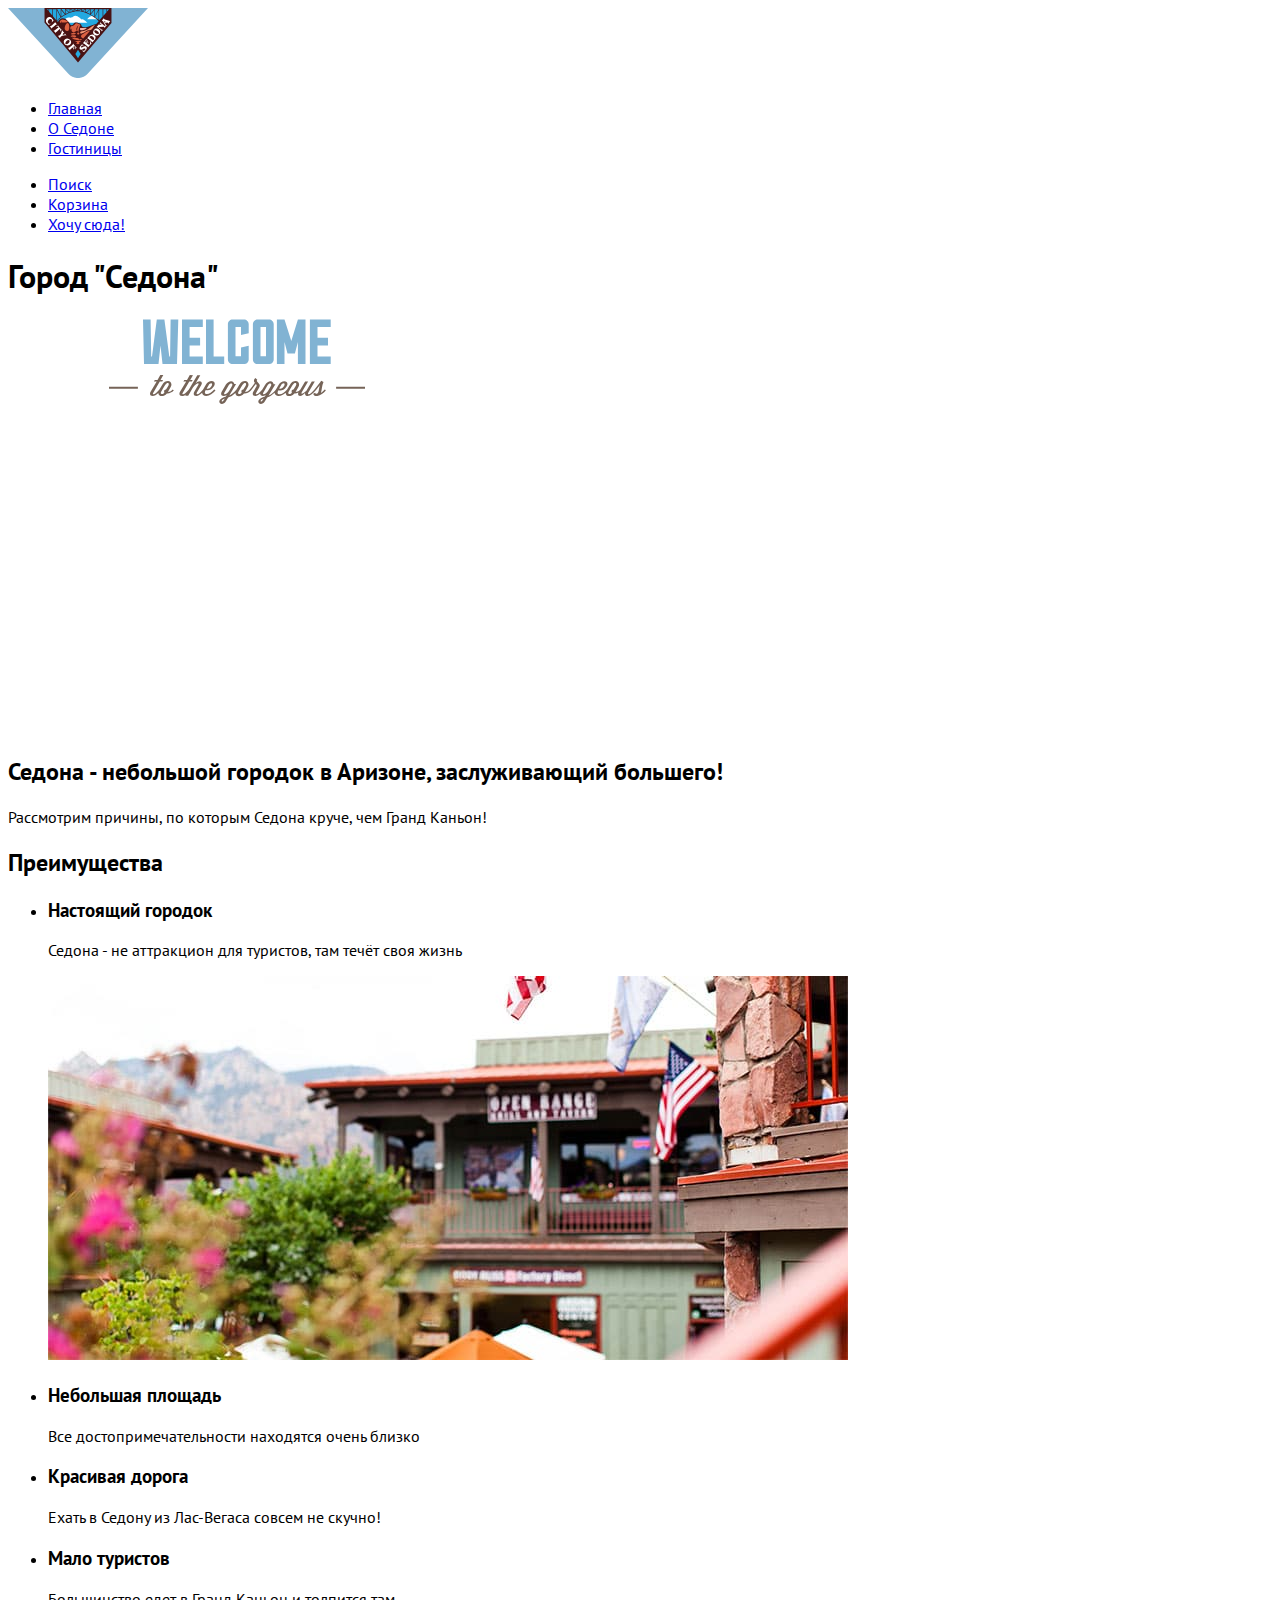
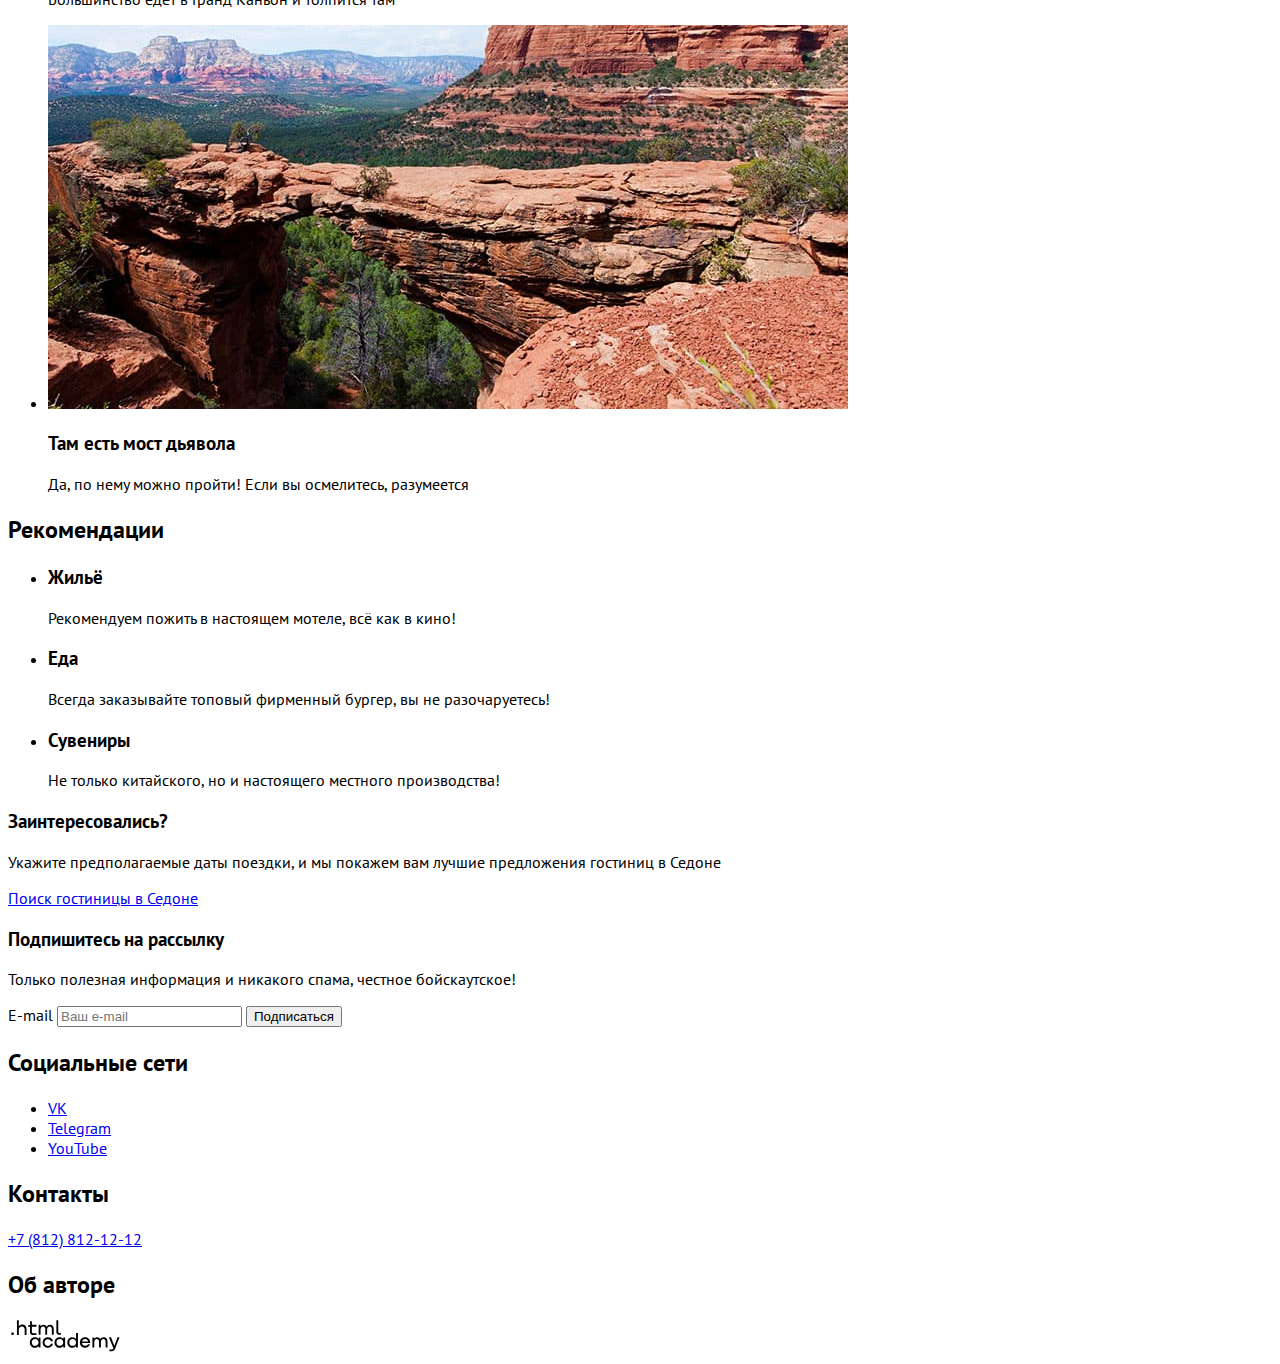
==== index.html @ 0faede23 "Исправляет ошибки + подключает стилевой файл" ====
<!DOCTYPE html>
<html lang="ru">
  <head>
    <meta charset="utf-8">
    <title>HTML Academy: Седона</title>
    <link rel="stylesheet" href="styles/styles.css">
  </head>
  <body>
    <header class="page-header">
      <nav class="navigation">
        <a class="navigation-logo">
          <img class="page-header-logo" src="images/logo.svg" width="140" height="70" alt="Логотип Седона">
        </a>
        <ul class="navigation-list">
          <li class="navigation-item">
            <a class="navigation-link navigation-link-current" href="#">Главная</a>
          </li>
          <li class="navigation-item">
            <a class="navigation-link" href="#">О Седоне</a>
          </li>
          <li class="navigation-item">
            <a class="navigation-link" href="catalog.html">Гостиницы</a>
          </li>
        </ul>
        <ul class="navigation-list navigation-user">
          <li class="navigation-item">
            <a class="navigation-link" href="#"><span class="visually-hidden">Поиск</span></a>
          </li>
          <li class="navigation-item">
            <a class="navigation-link" href="#"><span class="visually-hidden">Корзина</span></a>
          </li>
          <li class="navigation-item">
            <a class="navigation-link" href="#">Хочу сюда!</a>
          </li>
        </ul>
      </nav>
    </header>
    <main class="main-index">
      <h1 class="visually-hidden">Город "Седона"</h1>
      <img src="images/welcome.svg" width="458" height="352" alt="Добро пожаловать в Седону">
      <img src="images/divider.svg" width="1200" height="57" alt="разделитель">
      <section class="about">
        <h2>Седона - небольшой городок в Аризоне, заслуживающий большего!</h2>
        <p>Рассмотрим причины, по которым Седона круче, чем Гранд Каньон!</p>
      </section>
      <section class="advantages">
        <h2 class="visually-hidden">Преимущества</h2>
        <ul class="advantages-list">
          <li class="advantages-item">
            <h3 class="advantages-title">Настоящий городок</h3>
            <p class="advantages-description">Седона - не аттракцион для туристов, там течёт своя жизнь</p>
            <img src="images/photo-1.jpg" width="800" height="384" alt="Городок Седона">
          </li>
          <li class="advantages-item">
            <h3 class="advantages-title">Небольшая площадь</h3>
            <p class="advantages-description">Все достопримечательности находятся очень близко</p>
          </li>
          <li class="advantages-item">
            <h3 class="advantages-title">Красивая дорога</h3>
            <p class="advantages-description">Ехать в Седону из Лас-Вегаса совсем не скучно!</p>
          </li>
          <li class="advantages-item">
            <h3 class="advantages-title">Мало туристов</h3>
            <p class="advantages-description">Большинство едет в Гранд Каньон и толпится там</p>
          </li>
          <li class="advantages-item">
            <img src="images/photo-2.jpg" width="800" height="384" alt="Мост дьявола">
            <h3 class="advantages-title">Там есть мост дьявола</h3>
            <p class="advantages-description">Да, по нему можно пройти! Если вы осмелитесь, разумеется</p>
          </li>
        </ul>
      </section>
      <section class="recommendations">
        <h2 class="visually-hidden">Рекомендации</h2>
        <ul class="recommendations-list">
          <li class="recommendations-item">
            <h3 class="recommendations-title">Жильё</h3>
            <p class="recommendations-description">Рекомендуем пожить в настоящем мотеле, всё как в кино!</p>
          </li>
          <li class="recommendations-item">
            <h3 class="recommendations-title">Еда</h3>
            <p class="recommendations-description">Всегда заказывайте топовый фирменный бургер, вы не разочаруетесь!</p>
          </li>
          <li class="recommendations-item">
            <h3 class="recommendations-title">Сувениры</h3>
            <p class="recommendations-description">Не только китайского, но и настоящего местного производства!</p>
          </li>
        </ul>
      </section>
      <section class="search">
        <h3>Заинтересовались?</h3>
        <p>Укажите предполагаемые даты поездки, и мы покажем вам лучшие предложения гостиниц в Седоне</p>
        <a class="button button-search" href="#">Поиск гостиницы в Седоне</a>
      </section>
      <section class="newsletter">
        <h3 class="newsletter-title">Подпишитесь на рассылку</h3>
        <p class="newsletter-description">Только полезная информация и никакого спама, честное бойскаутское!</p>
        <form class="newsletter-form" action="https://echo.htmlacademy.ru/" method="post">
          <label for="newsletter-email" class="visually-hidden">E-mail</label>
          <input class="field"placeholder="Ваш e-mail" type="email" name="newsletter-email"  id="newsletter-email" required>
          <button class="button newsletter-button" type="submit">Подписаться</button>
        </form>
      </section>
    </main>
    <footer class="page-footer">
      <section class="footer-social">
        <h2 class="visually-hidden">Социальные сети</h2>
        <ul class="footer-social-list">
          <li class="footer-social-item">
            <a class="social-link" href="https://vk.com/htmlacademy"><span class="visually-hidden">VK</span></a>
          </li>
          <li class="footer-social-item">
            <a class="social-link" href="https://t.me/htmlacademy"><span class="visually-hidden">Telegram</span></a>
          </li>
          <li class="footer-social-item">
            <a class="social-link" href="https://www.youtube.com/user/htmlacademyru"><span class="visually-hidden">YouTube</span></a>
          </li>
        </ul>
      </section>
      <section class="contacts">
        <h2 class="visually-hidden"> Контакты</h2>
        <a href="tel:+78128121212">+7 (812) 812-12-12</a>
      </section>
      <section class="about-title">
        <h2 class="visually-hidden"> Об авторе</h2>
        <a href="https://htmlacademy.ru">
          <img src="images/htmlacademy-logo.svg" width="115" height="32" alt="HTML Academy">
        </a>
      </section>
    </footer>
  </body>
</html>
---- styles/styles.css ----
/* Подключение шрифтов */
@font-face{
  font-family: "PT Sans";
  font-style: normal;
  font-weight: 400;
  src:url("../fonts/ptsans-400.woff2") format("woff2");
  font-display: swap;
}
@font-face{
  font-family: "PT Sans";
  font-style: normal;
  font-weight: 700;
  src:url("../fonts/ptsans-700.woff2") format("woff2");
  font-display: swap;
}

body{
  font-family: "PT Sans", sans-serif;
}
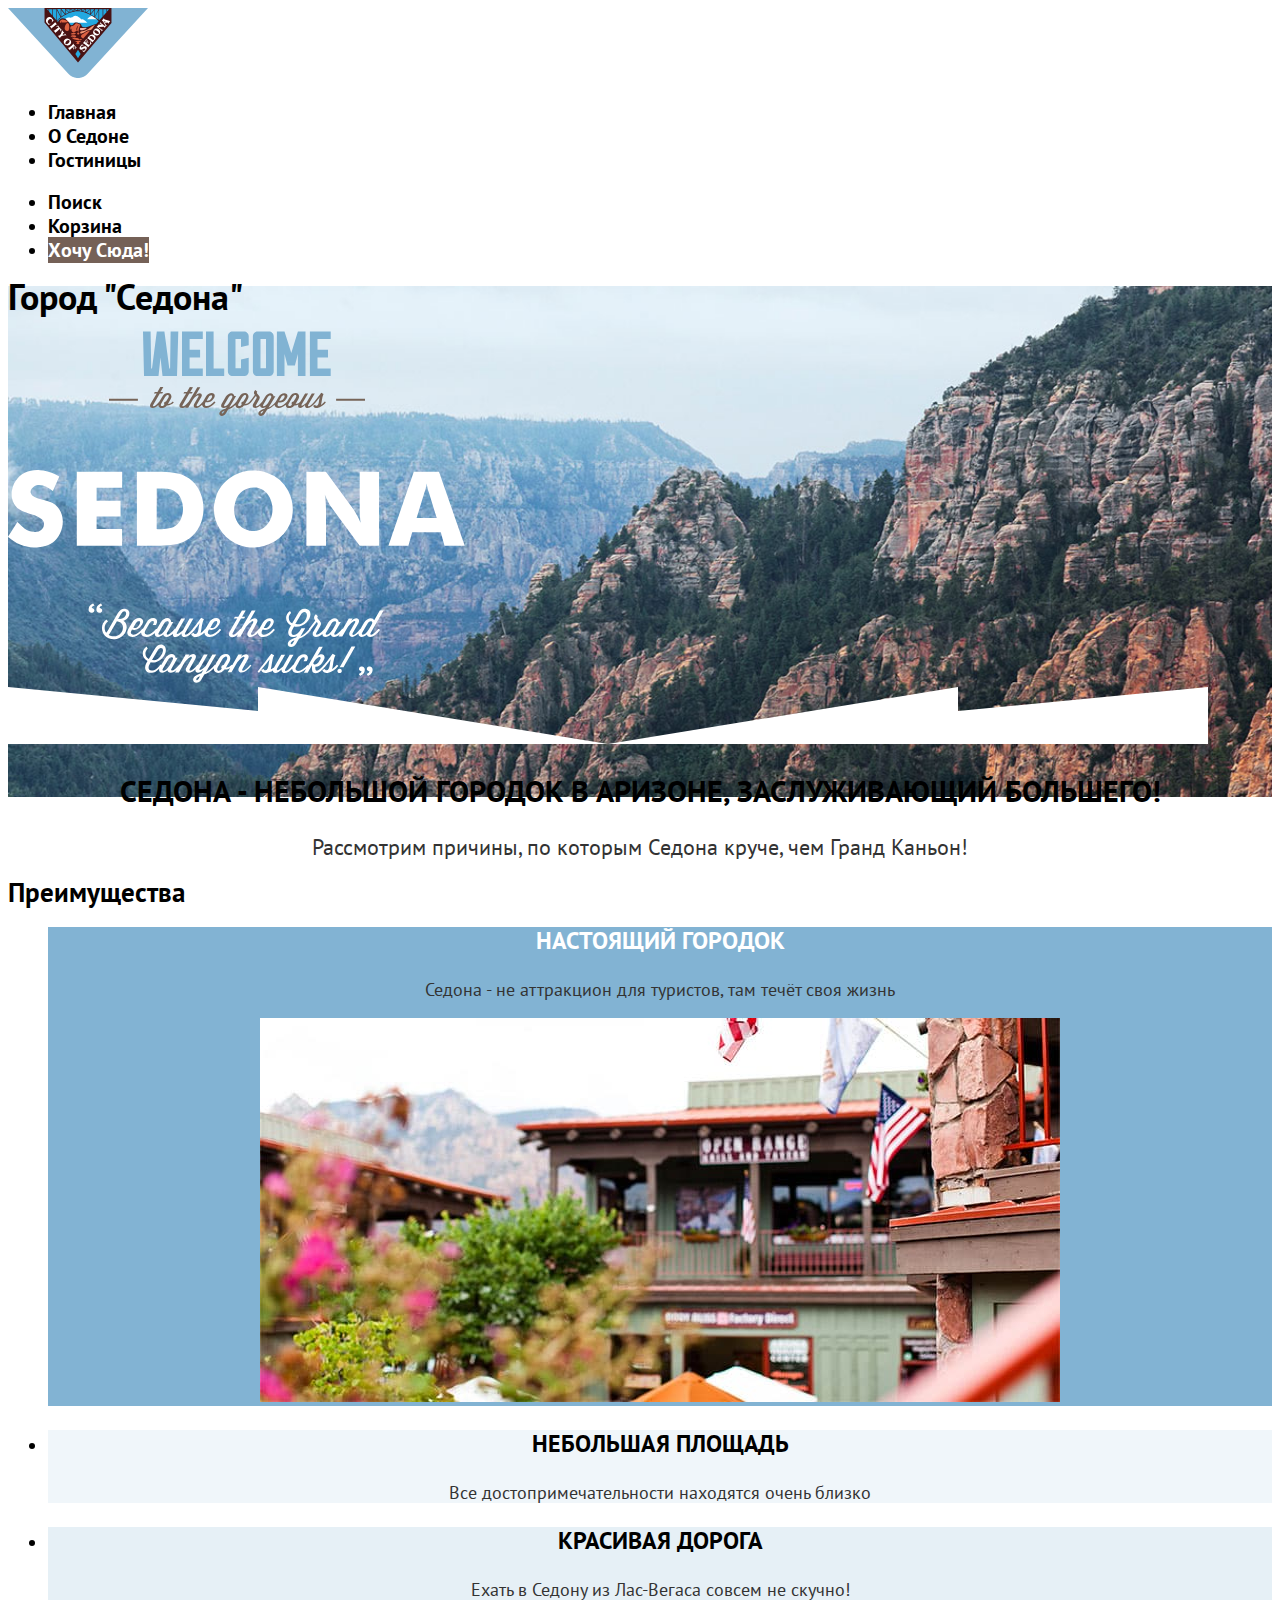
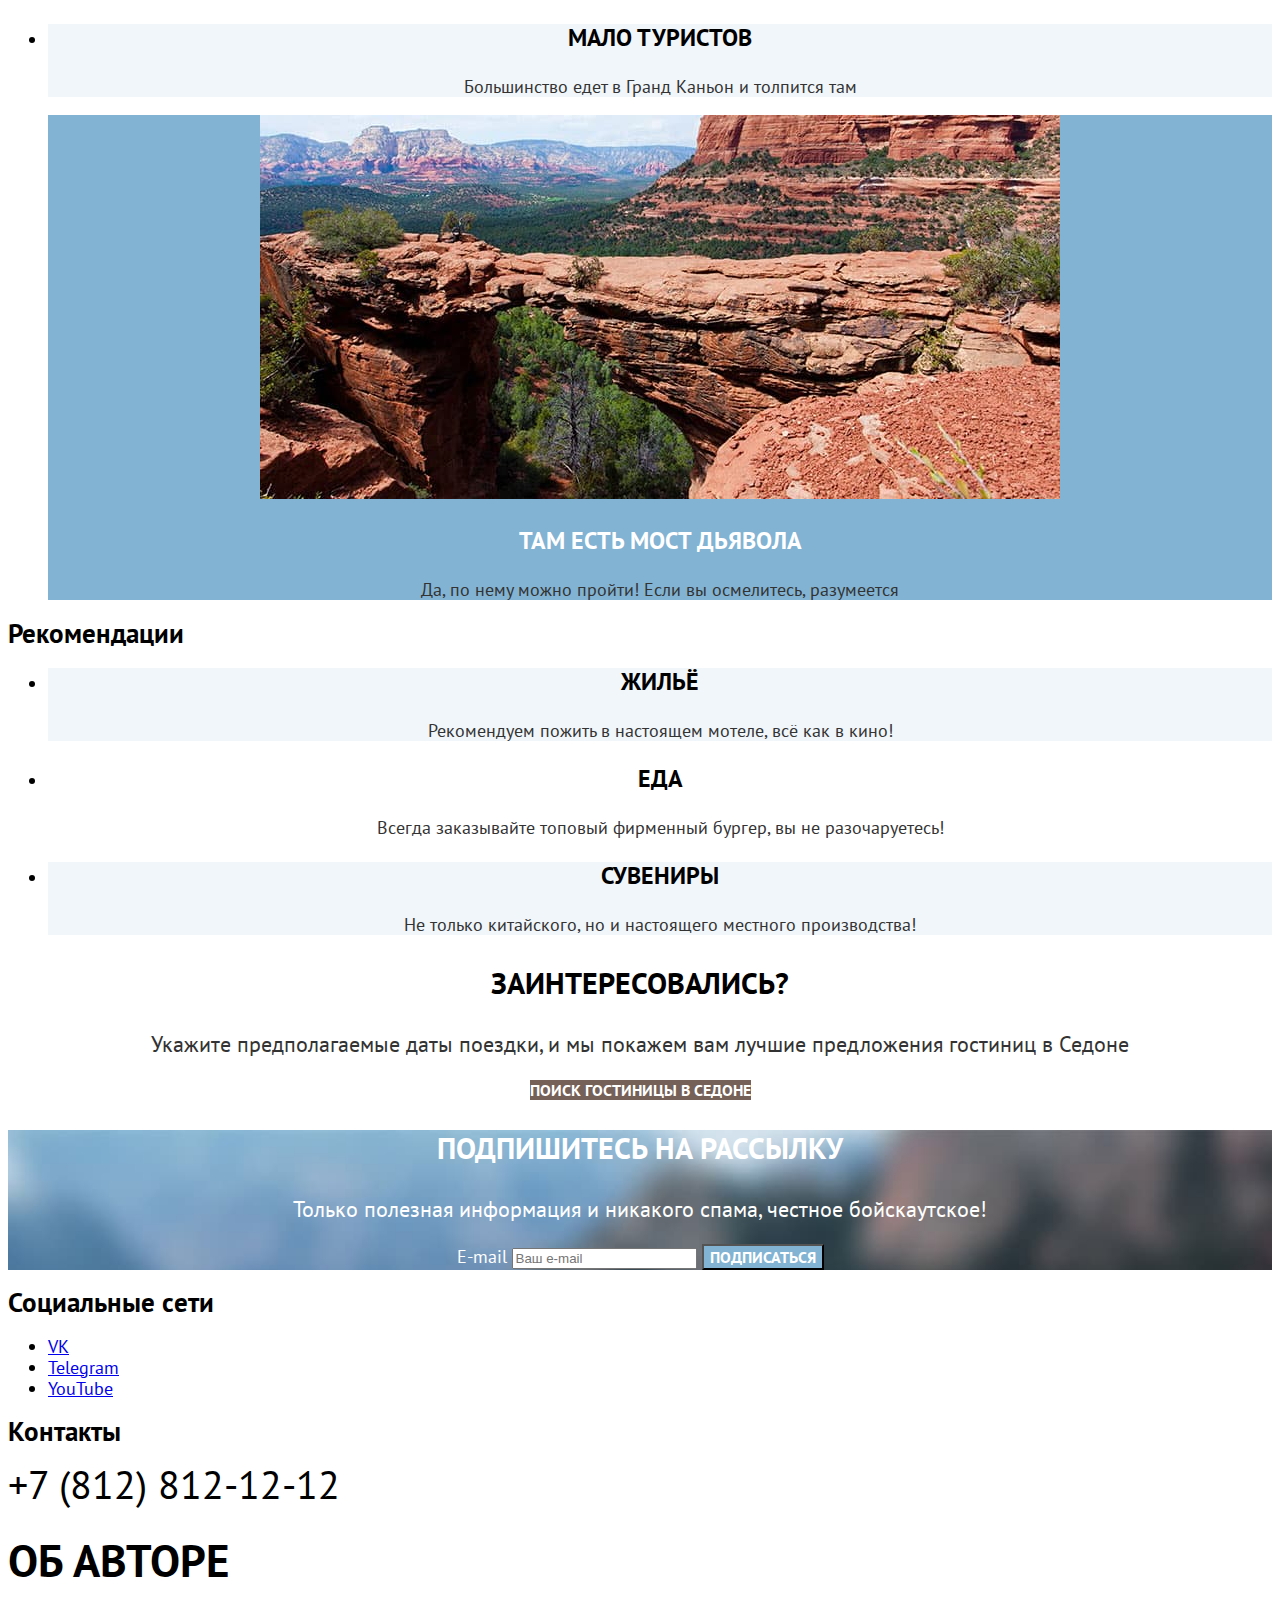
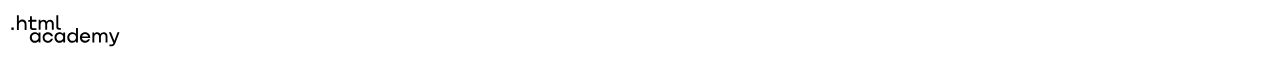
==== commit dfa035f0: "Задает стилизацию всем страницам" ====
--- a/index.html
+++ b/index.html
@@ -30,7 +30,7 @@
             <a class="navigation-link" href="#"><span class="visually-hidden">Корзина</span></a>
           </li>
           <li class="navigation-item">
-            <a class="navigation-link" href="#">Хочу сюда!</a>
+            <a class="button button-brown navigation-link" href="#">Хочу сюда!</a>
           </li>
         </ul>
       </nav>
@@ -40,8 +40,8 @@
       <img src="images/welcome.svg" width="458" height="352" alt="Добро пожаловать в Седону">
       <img src="images/divider.svg" width="1200" height="57" alt="разделитель">
       <section class="about">
-        <h2>Седона - небольшой городок в Аризоне, заслуживающий большего!</h2>
-        <p>Рассмотрим причины, по которым Седона круче, чем Гранд Каньон!</p>
+        <h2 class="about-title">Седона - небольшой городок в Аризоне, заслуживающий большего!</h2>
+        <p class="about-description">Рассмотрим причины, по которым Седона круче, чем Гранд Каньон!</p>
       </section>
       <section class="advantages">
         <h2 class="visually-hidden">Преимущества</h2>
@@ -88,8 +88,8 @@
         </ul>
       </section>
       <section class="search">
-        <h3>Заинтересовались?</h3>
-        <p>Укажите предполагаемые даты поездки, и мы покажем вам лучшие предложения гостиниц в Седоне</p>
+        <h3 class="search-title">Заинтересовались?</h3>
+        <p class="search-description">Укажите предполагаемые даты поездки, и мы покажем вам лучшие предложения гостиниц в Седоне</p>
         <a class="button button-search" href="#">Поиск гостиницы в Седоне</a>
       </section>
       <section class="newsletter">
@@ -98,7 +98,7 @@
         <form class="newsletter-form" action="https://echo.htmlacademy.ru/" method="post">
           <label for="newsletter-email" class="visually-hidden">E-mail</label>
           <input class="field"placeholder="Ваш e-mail" type="email" name="newsletter-email"  id="newsletter-email" required>
-          <button class="button newsletter-button" type="submit">Подписаться</button>
+          <button class="button button-blue newsletter-button" type="submit">Подписаться</button>
         </form>
       </section>
     </main>
--- a/styles/styles.css
+++ b/styles/styles.css
@@ -16,4 +16,292 @@
 
 body{
   font-family: "PT Sans", sans-serif;
-}
+  font-weight: 400;
+  font-size: 18px;
+  line-height: 21px;
+  color: #000000;
+  background-color: #FFFFFF;
+}
+
+.button{
+  font-family: inherit;
+  font-weight: 700;
+  font-size: 16px;
+  line-height: 20px;
+  text-align: center;
+  color:#ffffff;
+  background-color: #756157;
+  text-decoration: none;
+  text-transform: uppercase;
+}
+.button-blue{
+  color:#ffffff;
+  background-color: #82b3d3;
+}
+.button-current{
+  background-color:#7DB54F;
+}
+/* Pages */
+
+/* Header */
+.page-header{
+  color:#000000;
+  background-color: #ffffff;
+}
+.navigation-link{
+  font-family: "PT Sans", sans-serif;
+  font-size: 20px;
+  line-height: 24px;
+  font-weight: 700;
+  text-align: center;
+  color: #000000;
+  background-color: #ffffff;
+  text-decoration: none;
+  text-transform: capitalize;
+}
+.button-brown{
+  color:#ffffff;
+  background-color: #756157;
+}
+
+.main-index{
+  color: #000000;
+  background-color: #ffffff;
+  background-image: url("../images/index-background.jpg");
+  background-size: 100% auto;
+  background-repeat: no-repeat;
+}
+
+.main-inner{
+  color:#000000;
+  background-color: #ffffff;
+}
+
+.about{
+  text-align: center;
+}
+.about-title{
+font-size: 30px;
+line-height: 36px;
+font-weight: 700;
+text-transform: uppercase;
+}
+.about-description{
+font-size: 22px;
+line-height: 26px;
+font-weight: 400;
+color: #333333;
+}
+
+/* Advantages List */
+.advantages-list{
+  text-align: center;
+}
+.advantages-title{
+  font-size: 24px;
+  line-height: 28px;
+  font-weight: 700;
+  text-transform: uppercase;
+}
+.advantages-description{
+  font-size: 18px;
+  line-height: 21px;
+  font-weight: 400;
+  color: #333333;
+}
+.advantages-item:first-child {
+  color: #ffffff;
+  background-color: #82b3d3;
+}
+.advantages-item:last-child{
+  color: #ffffff;
+  background-color: #82b3d3;
+}
+.advantages-item:nth-child(3){
+  background-color: rgba(131, 179, 211, 0.2);
+}
+.advantages-item{
+  background-color: rgba(131, 179, 211, 0.12);
+}
+/* Recommendations List */
+.recommendations-list{
+  text-align: center;
+}
+.recommendations-title{
+font-size: 24px;
+line-height: 28px;
+font-weight: 700;
+text-transform: uppercase;
+}
+.recommendations-description{
+  font-size: 18px;
+  line-height: 21px;
+  font-weight: 400;
+  color: #333333;
+}
+.recommendations-item{
+  background-color: rgba(131, 179, 211, 0.12);
+}
+.recommendations-item:nth-child(2){
+  background-color:#ffffff;
+}
+/* Search */
+.search{
+  text-align: center;
+}
+.search-title{
+  font-size: 30px;
+  line-height: 36px;
+  font-weight: 700;
+  text-transform: uppercase;
+}
+.search-description{
+  font-size: 22px;
+  line-height: 26px;
+  font-weight: 400;
+  color: #333333;
+}
+/* Newsletter */
+.newsletter{
+  text-align: center;
+  color: #ffffff;
+  background-color: #82b3d3;
+  background-image: url("../images/background-filter.jpg");
+  background-size: 100% auto;
+  background-repeat: no-repeat;
+}
+.newsletter-title{
+  font-size: 30px;
+  line-height: 36px;
+  font-weight: 700;
+  text-transform: uppercase;
+}
+.newsletter-description{
+  font-size: 22px;
+  line-height: 26px;
+  font-weight: 400;
+}
+
+/* Footer*/
+.page-footer{
+  color: #000000;
+  background-color: #ffffff;
+}
+.contacts a{
+  color: #000000;
+  font-size: 40px;
+  line-height: 40px;
+  font-weight: 400;
+  text-align: center;
+  text-decoration: none;
+  text-transform: uppercase;
+}
+
+/* Catalog */
+.filter-container{
+  color:#ffffff;
+  background-color: #82b3d3;
+  background-image: url("../images/background-filter.jpg");
+  background-size: 100% auto;
+  background-repeat: no-repeat;
+}
+.inner-title{
+  font-size: 60px;
+  line-height: 78px;
+  font-weight: 700;
+}
+.breadcrumbs-link{
+  font-size: 16px;
+  line-height: 21px;
+  font-weight: 400;
+}
+
+.catalog-filter-title{
+  font-size: 20px;
+  line-height: 24px;
+  font-weight: 700;
+  text-transform: capitalize;
+}
+.control-label{
+  line-height: 23px;
+  font-weight: 400;
+}
+.filter-results{
+  color: #000000;
+  background-color: #ffffff;
+}
+.filter-results-title{
+  font-size: 30px;
+  line-height: 36px;
+  font-weight: 700;
+  text-transform: uppercase;
+}
+/* Product card */
+.product-card{
+  background-color: #ffffff;
+}
+.product-card-link{
+  text-decoration: none;
+}
+.product-card-title{
+  font-size: 24px;
+  line-height: 28px;
+  font-weight: 700;
+  color: #000000;
+}
+.product-card-status{
+  font-size: 18px;
+  line-height: 21px;
+  font-weight: 400;
+  color: #333333;
+}
+.product-card-price{
+  font-size: 18px;
+  line-height: 21px;
+  font-weight: 400;
+  text-align: right;
+  color: #333333;
+}
+.product-card-rating{
+  font-size: 16px;
+  line-height: 20px;
+  font-weight: 400;
+  text-align: center;
+  text-transform: uppercase;
+  color: #333333;
+  background-color: #f2f2f2;
+}
+
+/* Link */
+.pagination{
+  background-color:#ffffff;
+}
+.pagination-link{
+  color:#ffffff;
+  background-color:#82b3d3;
+  font-size: 20px;
+  line-height: 36px;
+  font-weight: 700;
+  text-decoration: none;
+}
+.pagination-current{
+  color:#000000;
+  background-color: #F2F2F2;
+}
+
+.inner-newsletter{
+  text-align: center;
+  color: #000000;
+  background-color: #ffffff;
+}
+.inner-newsletter-title{
+  font-size: 30px;
+  line-height: 36px;
+  font-weight: 700;
+  text-transform: uppercase;
+}
+.inner-newsletter-description{
+  font-size: 22px;
+  line-height: 26px;
+  font-weight: 400;
+}
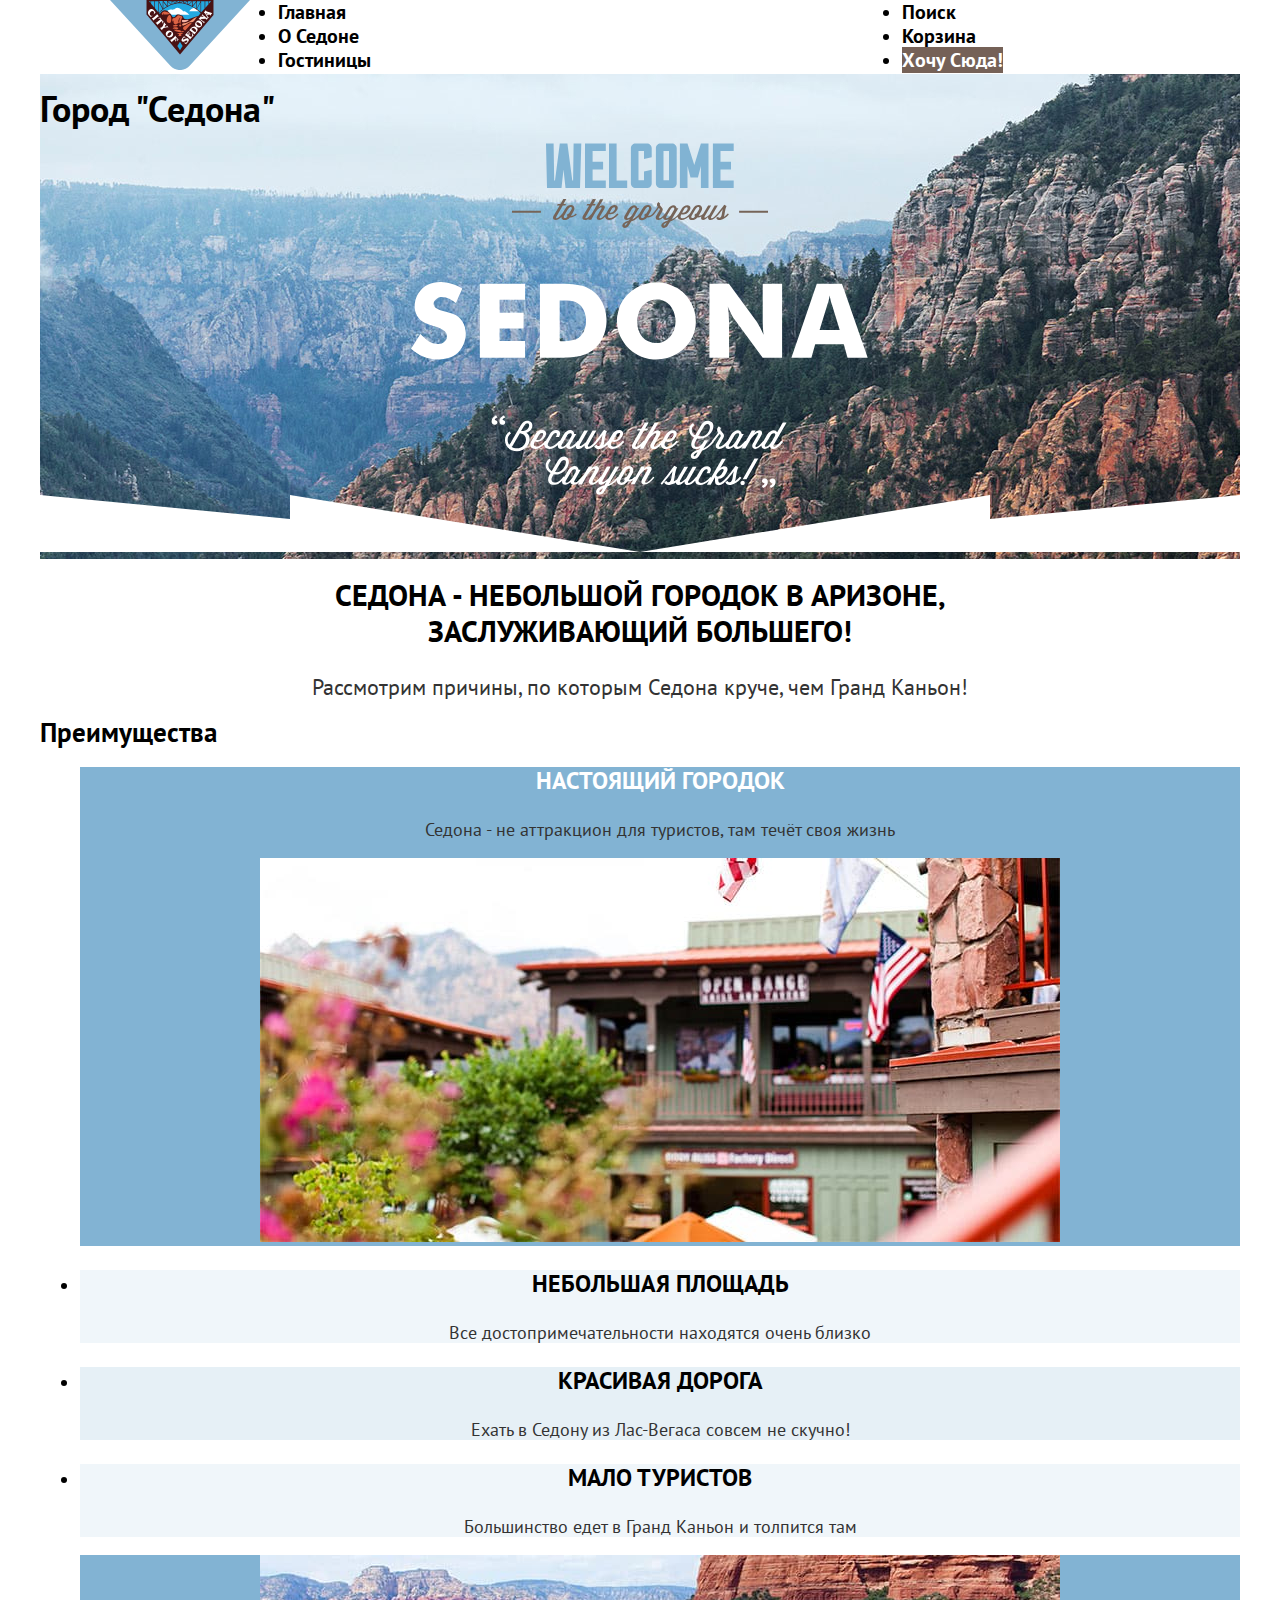
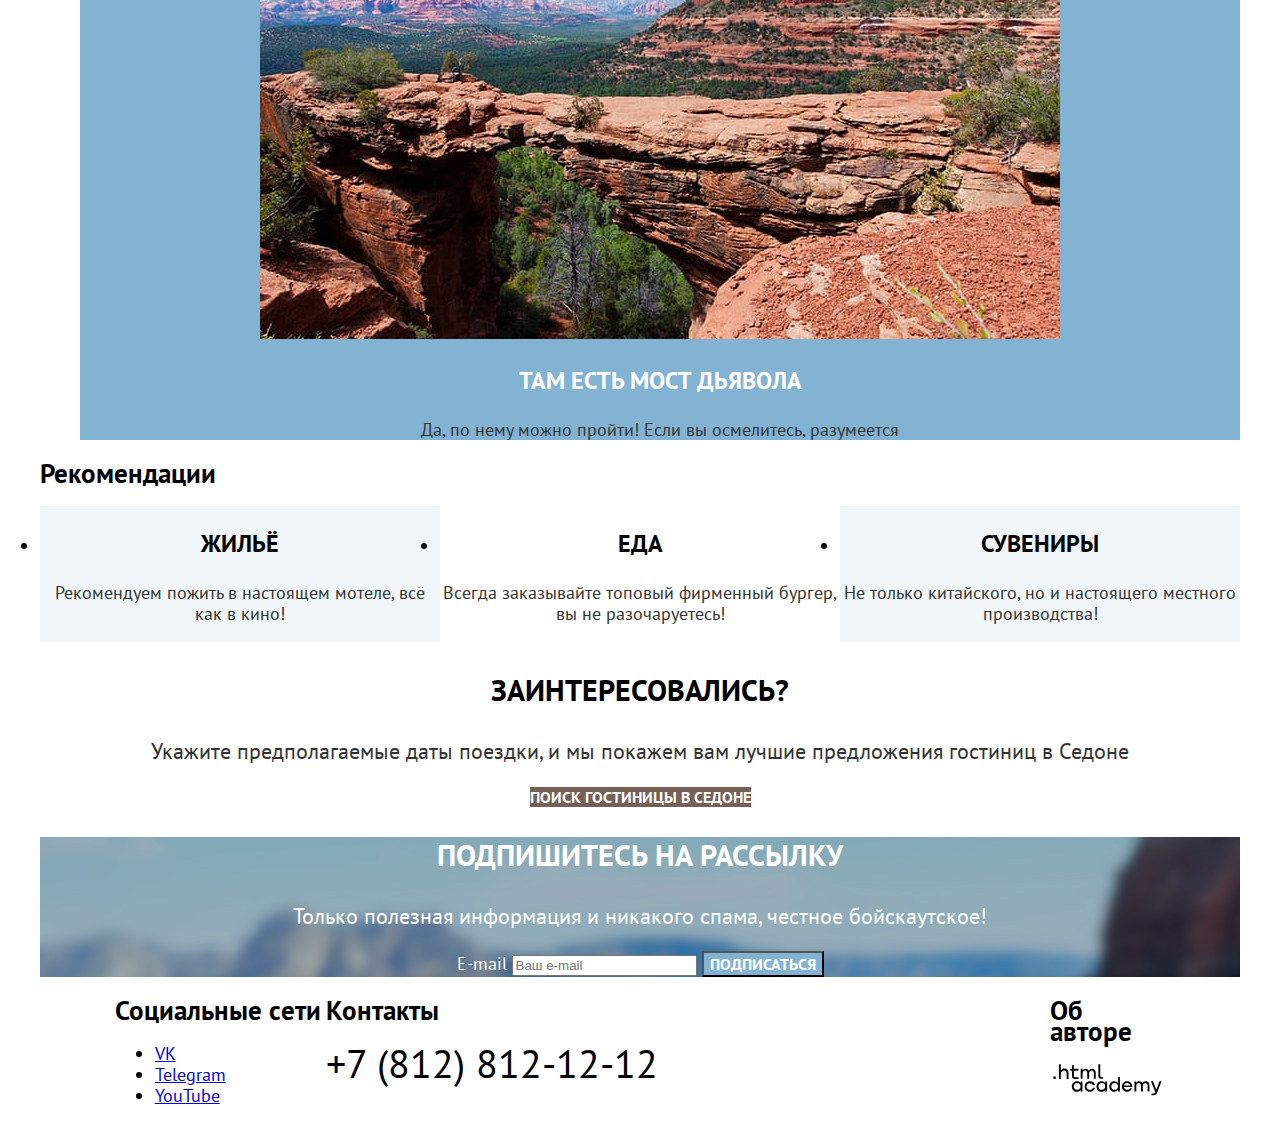
==== commit a7945f30: "Размечает сетку" ====
--- a/index.html
+++ b/index.html
@@ -30,17 +30,18 @@
             <a class="navigation-link" href="#"><span class="visually-hidden">Корзина</span></a>
           </li>
           <li class="navigation-item">
-            <a class="button button-brown navigation-link" href="#">Хочу сюда!</a>
+            <a class="button button-details navigation-link" href="#">Хочу сюда!</a>
           </li>
         </ul>
       </nav>
     </header>
-    <main class="main-index">
+    <main class="main-index main-container">
+      <div class="page-container">
       <h1 class="visually-hidden">Город "Седона"</h1>
-      <img src="images/welcome.svg" width="458" height="352" alt="Добро пожаловать в Седону">
-      <img src="images/divider.svg" width="1200" height="57" alt="разделитель">
+      <img class="welcome-sedona" src="images/welcome.svg" width="458" height="352" alt="Добро пожаловать в Седону">
+      <img class="divider" src="images/divider.svg" width="1200" height="57" alt="разделитель">
       <section class="about">
-        <h2 class="about-title">Седона - небольшой городок в Аризоне, заслуживающий большего!</h2>
+        <h2 class="about-title">Седона - небольшой городок в Аризоне,<br> заслуживающий большего!</h2>
         <p class="about-description">Рассмотрим причины, по которым Седона круче, чем Гранд Каньон!</p>
       </section>
       <section class="advantages">
@@ -97,12 +98,14 @@
         <p class="newsletter-description">Только полезная информация и никакого спама, честное бойскаутское!</p>
         <form class="newsletter-form" action="https://echo.htmlacademy.ru/" method="post">
           <label for="newsletter-email" class="visually-hidden">E-mail</label>
-          <input class="field"placeholder="Ваш e-mail" type="email" name="newsletter-email"  id="newsletter-email" required>
-          <button class="button button-blue newsletter-button" type="submit">Подписаться</button>
+          <input class="field" placeholder="Ваш e-mail" type="email" name="newsletter-email"  id="newsletter-email" required>
+          <button class="button button-accept newsletter-button" type="submit">Подписаться</button>
         </form>
       </section>
+      </div>
     </main>
     <footer class="page-footer">
+      <div class="footer-container">
       <section class="footer-social">
         <h2 class="visually-hidden">Социальные сети</h2>
         <ul class="footer-social-list">
@@ -117,16 +120,17 @@
           </li>
         </ul>
       </section>
-      <section class="contacts">
+      <section class="footer-contacts">
         <h2 class="visually-hidden"> Контакты</h2>
         <a href="tel:+78128121212">+7 (812) 812-12-12</a>
       </section>
-      <section class="about-title">
+      <section class="copyright">
         <h2 class="visually-hidden"> Об авторе</h2>
         <a href="https://htmlacademy.ru">
           <img src="images/htmlacademy-logo.svg" width="115" height="32" alt="HTML Academy">
         </a>
       </section>
+    </div>
     </footer>
   </body>
 </html>
--- a/styles/styles.css
+++ b/styles/styles.css
@@ -13,8 +13,15 @@
   src:url("../fonts/ptsans-700.woff2") format("woff2");
   font-display: swap;
 }
-
+html{
+  height: 100%;
+}
 body{
+  min-height: 100%;
+  margin: 0 auto;
+  width: 1200px;
+  display: flex;
+  flex-direction: column;
   font-family: "PT Sans", sans-serif;
   font-weight: 400;
   font-size: 18px;
@@ -34,7 +41,7 @@
   text-decoration: none;
   text-transform: uppercase;
 }
-.button-blue{
+.button-accept{
   color:#ffffff;
   background-color: #82b3d3;
 }
@@ -47,6 +54,25 @@
 .page-header{
   color:#000000;
   background-color: #ffffff;
+}
+
+.navigation{
+  display: flex;
+  margin: 0 70px;
+}
+.navigation-logo{
+  width: 138px;
+  margin: 0;
+}
+.navigation-list{
+  width: 400px;
+  margin: 0;
+  padding: 0;
+  margin-left: 30px;
+}
+.navigation-user{
+  width: 268px;
+  margin-left: auto;
 }
 .navigation-link{
   font-family: "PT Sans", sans-serif;
@@ -59,11 +85,13 @@
   text-decoration: none;
   text-transform: capitalize;
 }
-.button-brown{
+.button-details{
   color:#ffffff;
   background-color: #756157;
 }
-
+.main-container{
+  flex-grow: 1;
+}
 .main-index{
   color: #000000;
   background-color: #ffffff;
@@ -71,7 +99,17 @@
   background-size: 100% auto;
   background-repeat: no-repeat;
 }
-
+.page-container{
+  margin: 0 auto;
+}
+.welcome-sedona{
+  display:block;
+  margin: 0 auto;
+}
+.divider{
+  display: block;
+  margin: 0 auto;
+}
 .main-inner{
   color:#000000;
   background-color: #ffffff;
@@ -81,16 +119,16 @@
   text-align: center;
 }
 .about-title{
-font-size: 30px;
-line-height: 36px;
-font-weight: 700;
-text-transform: uppercase;
+  font-size: 30px;
+  line-height: 36px;
+  font-weight: 700;
+  text-transform: uppercase;
 }
 .about-description{
-font-size: 22px;
-line-height: 26px;
-font-weight: 400;
-color: #333333;
+  font-size: 22px;
+  line-height: 26px;
+  font-weight: 400;
+  color: #333333;
 }
 
 /* Advantages List */
@@ -125,13 +163,20 @@
 }
 /* Recommendations List */
 .recommendations-list{
-  text-align: center;
+  display: flex;
+  justify-content: space-between;
+  margin: 0;
+  padding: 0;
+  text-align: center;
+}
+.recommendations-item{
+  width: 400px;
 }
 .recommendations-title{
-font-size: 24px;
-line-height: 28px;
-font-weight: 700;
-text-transform: uppercase;
+  font-size: 24px;
+  line-height: 28px;
+  font-weight: 700;
+  text-transform: uppercase;
 }
 .recommendations-description{
   font-size: 18px;
@@ -166,45 +211,59 @@
   text-align: center;
   color: #ffffff;
   background-color: #82b3d3;
+  background-image: url("../images/subscribe.jpg");
+  background-size: 100% auto;
+  background-repeat: no-repeat;
+}
+.newsletter-title{
+  font-size: 30px;
+  line-height: 36px;
+  font-weight: 700;
+  text-transform: uppercase;
+}
+.newsletter-description{
+  font-size: 22px;
+  line-height: 26px;
+  font-weight: 400;
+}
+
+/* Footer*/
+.page-footer{
+  color: #000000;
+  background-color: #ffffff;
+}
+.footer-container{
+  display: flex;
+  justify-content: space-evenly;
+  margin: 0 70px;
+}
+.footer-social-list{
+  width: 142px;
+}
+.footer-contacts{
+  width:720px;
+}
+.footer-contacts a{
+  color: #000000;
+  font-size: 40px;
+  line-height: 40px;
+  font-weight: 400;
+  text-align: center;
+  text-decoration: none;
+  text-transform: uppercase;
+}
+.copyright{
+  width: 115px;;
+}
+
+/* Catalog */
+.filter-container{
+  color:#ffffff;
+  background-color: #82b3d3;
   background-image: url("../images/background-filter.jpg");
   background-size: 100% auto;
   background-repeat: no-repeat;
 }
-.newsletter-title{
-  font-size: 30px;
-  line-height: 36px;
-  font-weight: 700;
-  text-transform: uppercase;
-}
-.newsletter-description{
-  font-size: 22px;
-  line-height: 26px;
-  font-weight: 400;
-}
-
-/* Footer*/
-.page-footer{
-  color: #000000;
-  background-color: #ffffff;
-}
-.contacts a{
-  color: #000000;
-  font-size: 40px;
-  line-height: 40px;
-  font-weight: 400;
-  text-align: center;
-  text-decoration: none;
-  text-transform: uppercase;
-}
-
-/* Catalog */
-.filter-container{
-  color:#ffffff;
-  background-color: #82b3d3;
-  background-image: url("../images/background-filter.jpg");
-  background-size: 100% auto;
-  background-repeat: no-repeat;
-}
 .inner-title{
   font-size: 60px;
   line-height: 78px;
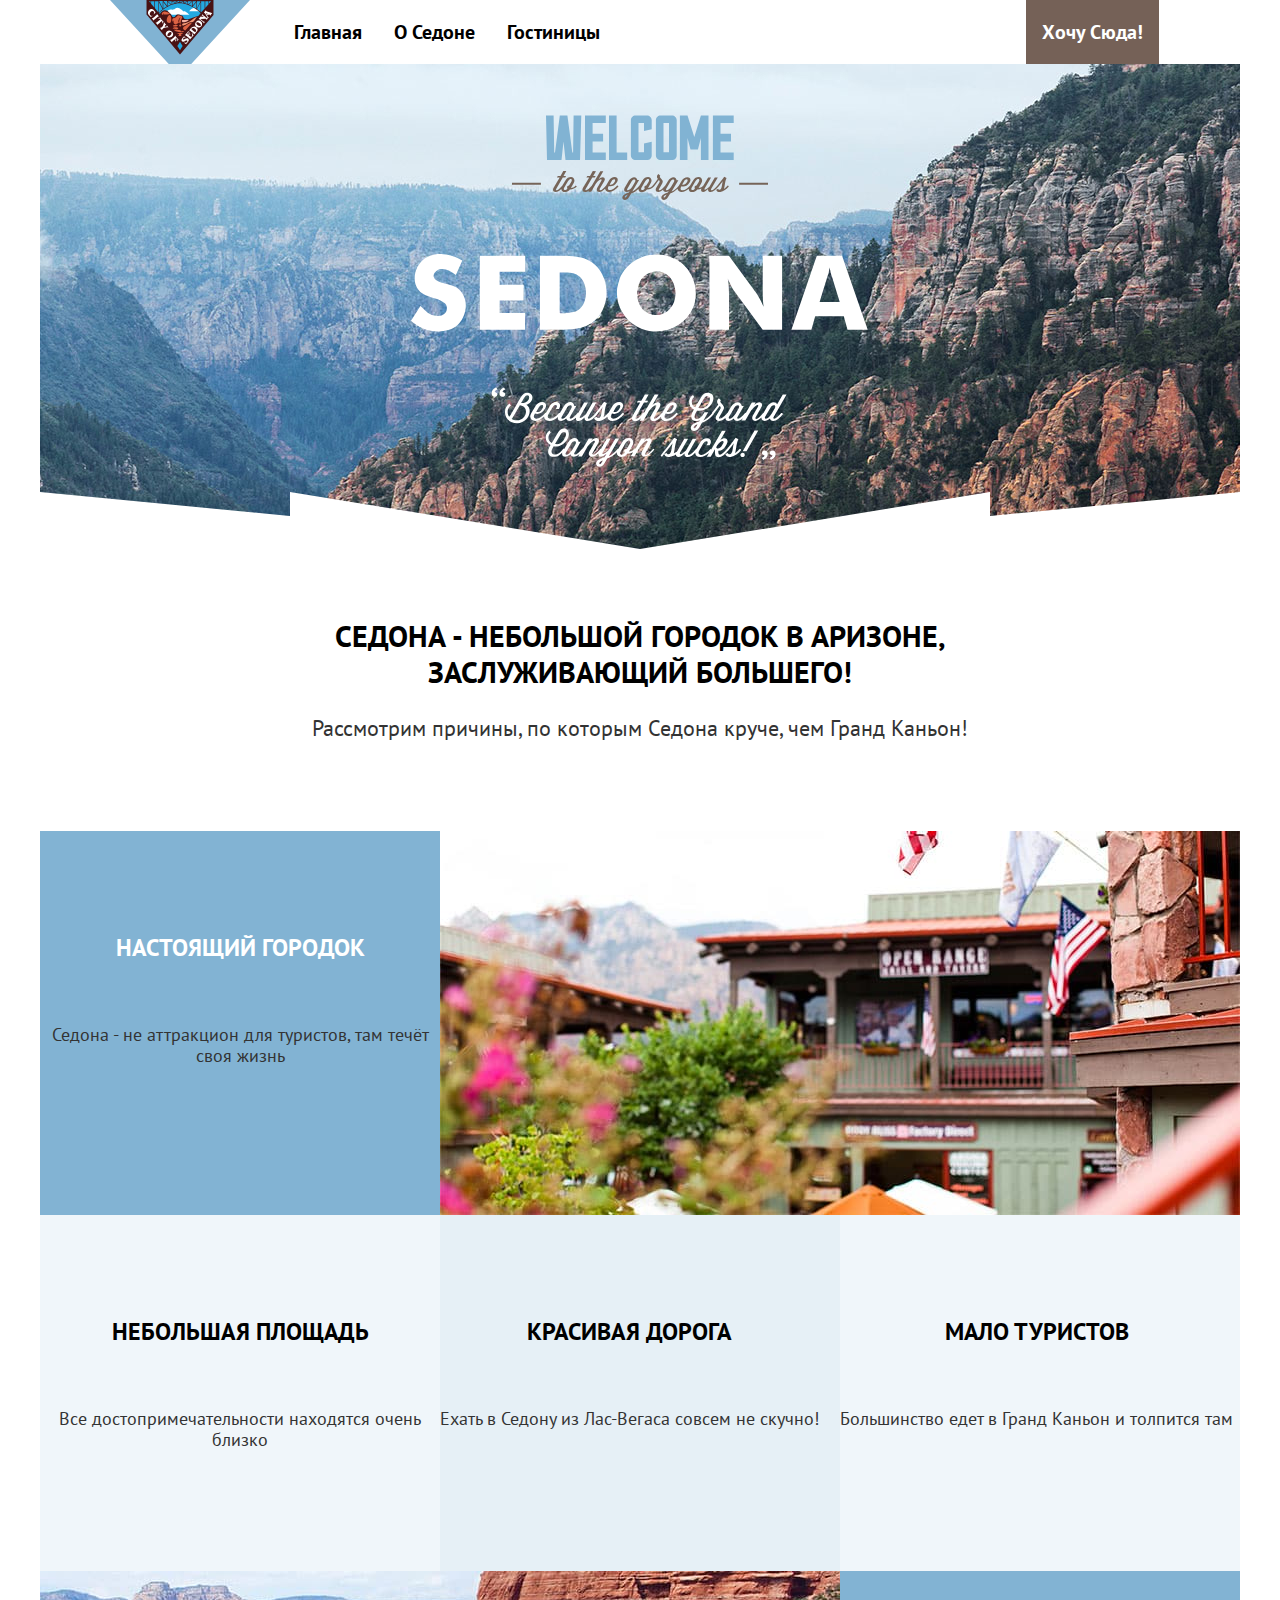
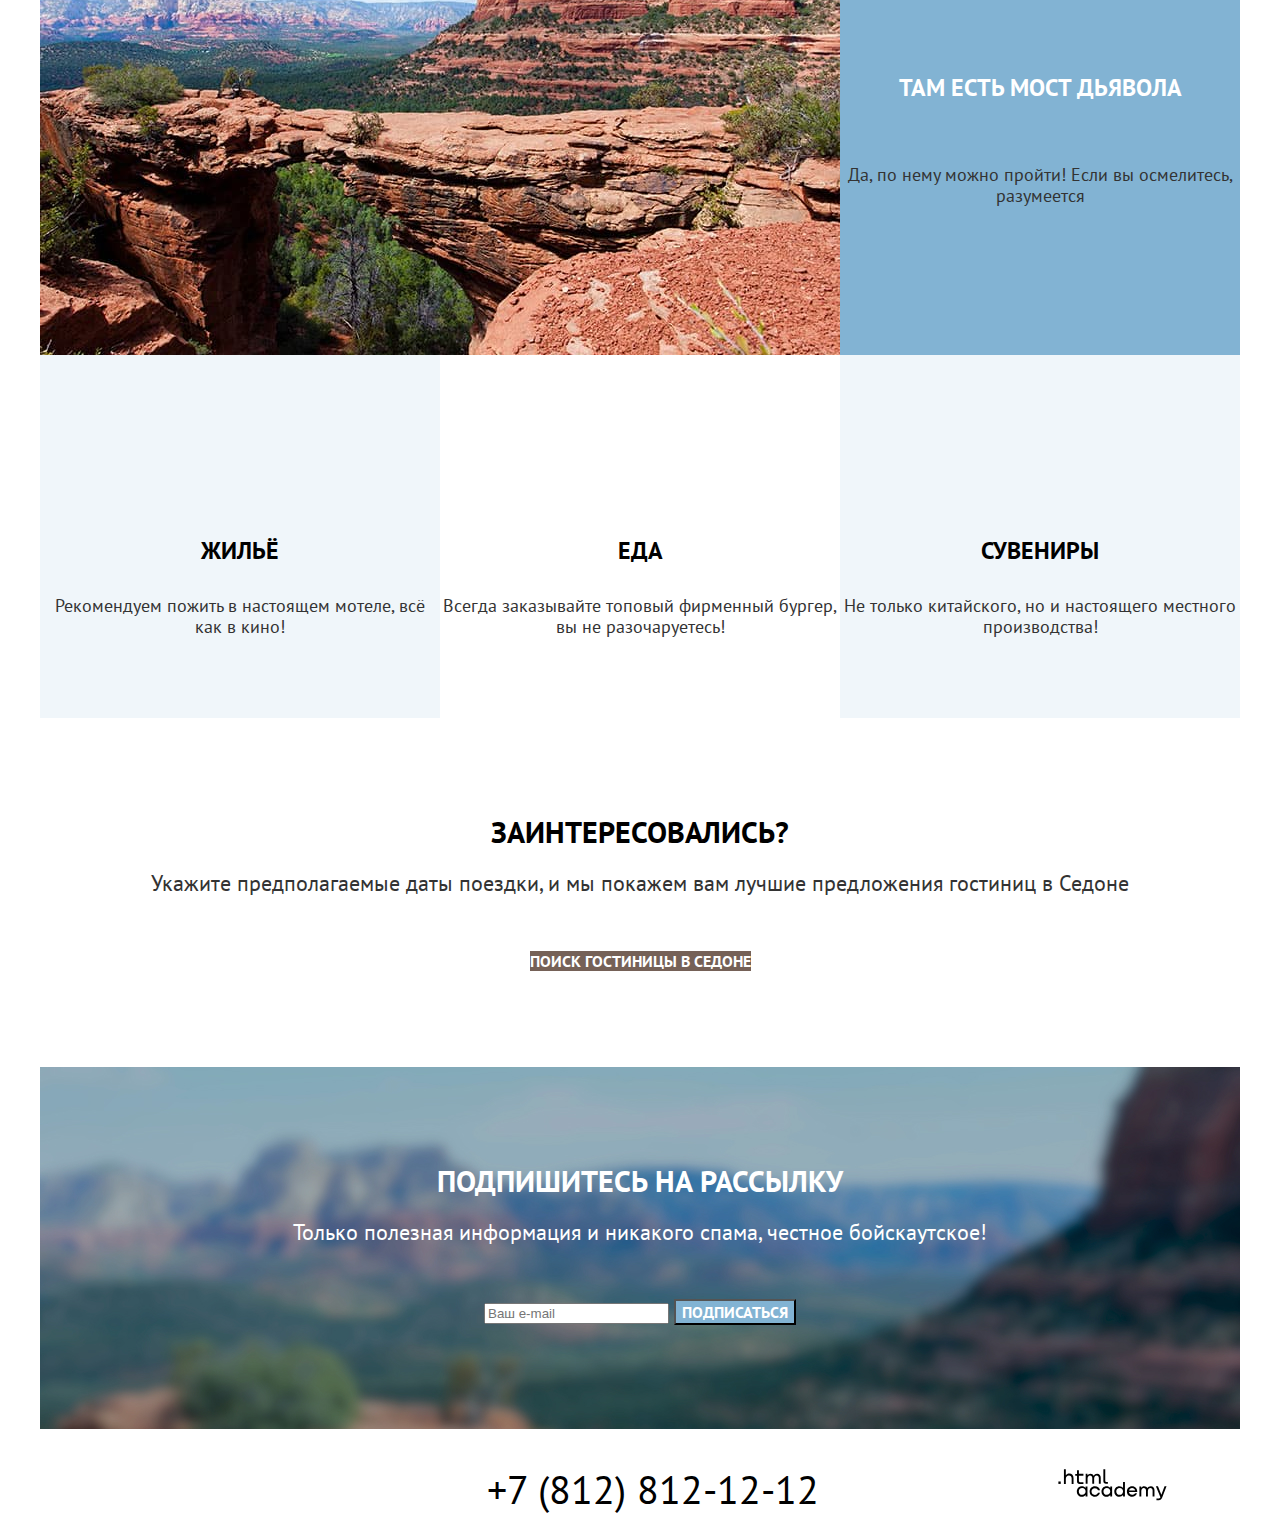
==== commit 425e1ef4: "Размечает мелкие сетки" ====
--- a/index.html
+++ b/index.html
@@ -37,100 +37,110 @@
     </header>
     <main class="main-index main-container">
       <div class="page-container">
-      <h1 class="visually-hidden">Город "Седона"</h1>
-      <img class="welcome-sedona" src="images/welcome.svg" width="458" height="352" alt="Добро пожаловать в Седону">
-      <img class="divider" src="images/divider.svg" width="1200" height="57" alt="разделитель">
-      <section class="about">
-        <h2 class="about-title">Седона - небольшой городок в Аризоне,<br> заслуживающий большего!</h2>
-        <p class="about-description">Рассмотрим причины, по которым Седона круче, чем Гранд Каньон!</p>
-      </section>
-      <section class="advantages">
-        <h2 class="visually-hidden">Преимущества</h2>
-        <ul class="advantages-list">
-          <li class="advantages-item">
-            <h3 class="advantages-title">Настоящий городок</h3>
-            <p class="advantages-description">Седона - не аттракцион для туристов, там течёт своя жизнь</p>
-            <img src="images/photo-1.jpg" width="800" height="384" alt="Городок Седона">
-          </li>
-          <li class="advantages-item">
-            <h3 class="advantages-title">Небольшая площадь</h3>
-            <p class="advantages-description">Все достопримечательности находятся очень близко</p>
-          </li>
-          <li class="advantages-item">
-            <h3 class="advantages-title">Красивая дорога</h3>
-            <p class="advantages-description">Ехать в Седону из Лас-Вегаса совсем не скучно!</p>
-          </li>
-          <li class="advantages-item">
-            <h3 class="advantages-title">Мало туристов</h3>
-            <p class="advantages-description">Большинство едет в Гранд Каньон и толпится там</p>
-          </li>
-          <li class="advantages-item">
-            <img src="images/photo-2.jpg" width="800" height="384" alt="Мост дьявола">
-            <h3 class="advantages-title">Там есть мост дьявола</h3>
-            <p class="advantages-description">Да, по нему можно пройти! Если вы осмелитесь, разумеется</p>
-          </li>
-        </ul>
-      </section>
-      <section class="recommendations">
-        <h2 class="visually-hidden">Рекомендации</h2>
-        <ul class="recommendations-list">
-          <li class="recommendations-item">
-            <h3 class="recommendations-title">Жильё</h3>
-            <p class="recommendations-description">Рекомендуем пожить в настоящем мотеле, всё как в кино!</p>
-          </li>
-          <li class="recommendations-item">
-            <h3 class="recommendations-title">Еда</h3>
-            <p class="recommendations-description">Всегда заказывайте топовый фирменный бургер, вы не разочаруетесь!</p>
-          </li>
-          <li class="recommendations-item">
-            <h3 class="recommendations-title">Сувениры</h3>
-            <p class="recommendations-description">Не только китайского, но и настоящего местного производства!</p>
-          </li>
-        </ul>
-      </section>
-      <section class="search">
-        <h3 class="search-title">Заинтересовались?</h3>
-        <p class="search-description">Укажите предполагаемые даты поездки, и мы покажем вам лучшие предложения гостиниц в Седоне</p>
-        <a class="button button-search" href="#">Поиск гостиницы в Седоне</a>
-      </section>
-      <section class="newsletter">
-        <h3 class="newsletter-title">Подпишитесь на рассылку</h3>
-        <p class="newsletter-description">Только полезная информация и никакого спама, честное бойскаутское!</p>
-        <form class="newsletter-form" action="https://echo.htmlacademy.ru/" method="post">
-          <label for="newsletter-email" class="visually-hidden">E-mail</label>
-          <input class="field" placeholder="Ваш e-mail" type="email" name="newsletter-email"  id="newsletter-email" required>
-          <button class="button button-accept newsletter-button" type="submit">Подписаться</button>
-        </form>
-      </section>
+        <h1 class="visually-hidden">Город "Седона"</h1>
+        <img class="welcome-sedona" src="images/welcome.svg" width="458" height="352" alt="Добро пожаловать в Седону">
+        <img class="divider" src="images/divider.svg" width="1200" height="57" alt="разделитель">
+        <section class="about">
+          <h2 class="about-title">Седона - небольшой городок в Аризоне,<br> заслуживающий большего!</h2>
+          <p class="about-description">Рассмотрим причины, по которым Седона круче, чем Гранд Каньон!</p>
+        </section>
+        <section class="advantages">
+          <h2 class="visually-hidden">Преимущества</h2>
+          <ul class="advantages-list">
+            <li class="advantages-item">
+              <div class="advantages-item-content">
+                <h3 class="advantages-title">Настоящий городок</h3>
+                <p class="advantages-description">Седона - не аттракцион для туристов, там течёт своя жизнь</p>
+              </div>
+              <img src="images/photo-1.jpg" width="800" height="384" alt="Городок Седона">
+            </li>
+            <li class="advantages-item">
+              <div class="advantages-item-content">
+                <h3 class="advantages-title">Небольшая площадь</h3>
+                <p class="advantages-description">Все достопримечательности находятся очень близко</p>
+              </div>
+            </li>
+            <li class="advantages-item">
+              <div class="advantages-item-content">
+                <h3 class="advantages-title">Красивая дорога</h3>
+                <p class="advantages-description">Ехать в Седону из Лас-Вегаса совсем не скучно!</p>
+              </div>
+            </li>
+            <li class="advantages-item">
+              <div class="advantages-item-content">
+                <h3 class="advantages-title">Мало туристов</h3>
+                <p class="advantages-description">Большинство едет в Гранд Каньон и толпится там</p>
+              </div>
+            </li>
+            <li class="advantages-item">
+              <img src="images/photo-2.jpg" width="800" height="384" alt="Мост дьявола">
+              <div class="advantages-item-content">
+                <h3 class="advantages-title">Там есть мост дьявола</h3>
+                <p class="advantages-description">Да, по нему можно пройти! Если вы осмелитесь, разумеется</p>
+              </div>
+            </li>
+          </ul>
+        </section>
+        <section class="recommendations">
+          <h2 class="visually-hidden">Рекомендации</h2>
+          <ul class="recommendations-list">
+            <li class="recommendations-item">
+              <h3 class="recommendations-title">Жильё</h3>
+              <p class="recommendations-description">Рекомендуем пожить в настоящем мотеле, всё как в кино!</p>
+            </li>
+            <li class="recommendations-item">
+              <h3 class="recommendations-title">Еда</h3>
+              <p class="recommendations-description">Всегда заказывайте топовый фирменный бургер, вы не разочаруетесь!</p>
+            </li>
+            <li class="recommendations-item">
+              <h3 class="recommendations-title">Сувениры</h3>
+              <p class="recommendations-description">Не только китайского, но и настоящего местного производства!</p>
+            </li>
+          </ul>
+        </section>
+        <section class="search">
+          <h3 class="search-title">Заинтересовались?</h3>
+          <p class="search-description">Укажите предполагаемые даты поездки, и мы покажем вам лучшие предложения гостиниц в Седоне</p>
+          <a class="button button-search" href="#">Поиск гостиницы в Седоне</a>
+        </section>
+        <section class="newsletter">
+          <h3 class="newsletter-title">Подпишитесь на рассылку</h3>
+          <p class="newsletter-description">Только полезная информация и никакого спама, честное бойскаутское!</p>
+          <form class="newsletter-form" action="https://echo.htmlacademy.ru/" method="post">
+            <label for="newsletter-email" class="visually-hidden">E-mail</label>
+            <input class="field" placeholder="Ваш e-mail" type="email" name="newsletter-email"  id="newsletter-email" required>
+            <button class="button button-accept newsletter-button" type="submit">Подписаться</button>
+          </form>
+        </section>
       </div>
     </main>
     <footer class="page-footer">
       <div class="footer-container">
-      <section class="footer-social">
-        <h2 class="visually-hidden">Социальные сети</h2>
-        <ul class="footer-social-list">
-          <li class="footer-social-item">
-            <a class="social-link" href="https://vk.com/htmlacademy"><span class="visually-hidden">VK</span></a>
-          </li>
-          <li class="footer-social-item">
-            <a class="social-link" href="https://t.me/htmlacademy"><span class="visually-hidden">Telegram</span></a>
-          </li>
-          <li class="footer-social-item">
-            <a class="social-link" href="https://www.youtube.com/user/htmlacademyru"><span class="visually-hidden">YouTube</span></a>
-          </li>
-        </ul>
-      </section>
-      <section class="footer-contacts">
-        <h2 class="visually-hidden"> Контакты</h2>
-        <a href="tel:+78128121212">+7 (812) 812-12-12</a>
-      </section>
-      <section class="copyright">
-        <h2 class="visually-hidden"> Об авторе</h2>
-        <a href="https://htmlacademy.ru">
-          <img src="images/htmlacademy-logo.svg" width="115" height="32" alt="HTML Academy">
-        </a>
-      </section>
-    </div>
+        <section class="footer-social">
+          <h2 class="visually-hidden">Социальные сети</h2>
+          <ul class="footer-social-list">
+            <li class="footer-social-item">
+              <a class="social-link" href="https://vk.com/htmlacademy"><span class="visually-hidden">VK</span></a>
+            </li>
+            <li class="footer-social-item">
+              <a class="social-link" href="https://t.me/htmlacademy"><span class="visually-hidden">Telegram</span></a>
+            </li>
+            <li class="footer-social-item">
+              <a class="social-link" href="https://www.youtube.com/user/htmlacademyru"><span class="visually-hidden">YouTube</span></a>
+            </li>
+          </ul>
+        </section>
+        <section class="footer-contacts">
+          <h2 class="visually-hidden"> Контакты</h2>
+          <a href="tel:+78128121212">+7 (812) 812-12-12</a>
+        </section>
+        <section class="copyright">
+          <h2 class="visually-hidden"> Об авторе</h2>
+          <a href="https://htmlacademy.ru">
+            <img src="images/htmlacademy-logo.svg" width="115" height="32" alt="HTML Academy">
+          </a>
+        </section>
+      </div>
     </footer>
   </body>
 </html>
--- a/styles/styles.css
+++ b/styles/styles.css
@@ -29,7 +29,16 @@
   color: #000000;
   background-color: #FFFFFF;
 }
-
+.visually-hidden {
+  position: absolute;
+  width: 1px;
+  height: 1px;
+  margin: -1px;
+  padding: 0;
+  border: 0;
+  clip: rect(0 0 0 0);
+  overflow: hidden;
+}
 .button{
   font-family: inherit;
   font-weight: 700;
@@ -49,13 +58,11 @@
   background-color:#7DB54F;
 }
 /* Pages */
-
-/* Header */
 .page-header{
   color:#000000;
   background-color: #ffffff;
-}
-
+  margin-bottom: -10px;
+}
 .navigation{
   display: flex;
   margin: 0 70px;
@@ -63,18 +70,27 @@
 .navigation-logo{
   width: 138px;
   margin: 0;
+  margin-right:30px;
 }
 .navigation-list{
-  width: 400px;
-  margin: 0;
-  padding: 0;
-  margin-left: 30px;
+  display: flex;
+  flex-wrap: wrap;
+  width: 500px;
+  margin: 0;
+  padding: 0;
+  list-style-type: none;
 }
 .navigation-user{
   width: 268px;
   margin-left: auto;
 }
+.navigation-user .navigation-link{
+  min-width: 20px;
+  min-height: 20px;
+}
 .navigation-link{
+  display: block;
+  padding: 20px 16px;
   font-family: "PT Sans", sans-serif;
   font-size: 20px;
   line-height: 24px;
@@ -88,8 +104,10 @@
 .button-details{
   color:#ffffff;
   background-color: #756157;
+  margin-left: 20px;
 }
 .main-container{
+  padding-top: 51px;
   flex-grow: 1;
 }
 .main-index{
@@ -103,8 +121,9 @@
   margin: 0 auto;
 }
 .welcome-sedona{
-  display:block;
+  display: block;
   margin: 0 auto;
+  margin-bottom: 25px;
 }
 .divider{
   display: block;
@@ -114,65 +133,94 @@
   color:#000000;
   background-color: #ffffff;
 }
-
 .about{
   text-align: center;
+  padding-top: 69px;
+  padding-bottom: 90px;
 }
 .about-title{
   font-size: 30px;
   line-height: 36px;
   font-weight: 700;
   text-transform: uppercase;
+  padding: 0;
+  margin: 0;
+  margin-bottom: 25px;
 }
 .about-description{
   font-size: 22px;
   line-height: 26px;
   font-weight: 400;
   color: #333333;
-}
-
+  padding: 0;
+  margin: 0;
+}
 /* Advantages List */
 .advantages-list{
-  text-align: center;
+  display: grid;
+  grid-template-columns: 400px 400px 400px;
+  text-align: center;
+  margin: 0;
+  padding: 0;
+  list-style-type: none;
+}
+.advantages-item{
+  display:flex;
+  background-color: rgba(131, 179, 211, 0.12);
+}
+.advantages-item-content{
+  padding-top: 103px;
+  padding-bottom: 121px;
 }
 .advantages-title{
+  margin: 0;
+  padding: 0;
+  margin-top: 0;
+  margin-bottom: 62px;
   font-size: 24px;
   line-height: 28px;
   font-weight: 700;
   text-transform: uppercase;
 }
 .advantages-description{
+  margin: 0;
+  padding: 0;
   font-size: 18px;
   line-height: 21px;
   font-weight: 400;
   color: #333333;
 }
+.advantages-item img{
+  display: block;
+}
 .advantages-item:first-child {
+  grid-column: 1/-1;
   color: #ffffff;
   background-color: #82b3d3;
 }
 .advantages-item:last-child{
+  grid-column: 1/-1;
   color: #ffffff;
   background-color: #82b3d3;
 }
 .advantages-item:nth-child(3){
   background-color: rgba(131, 179, 211, 0.2);
 }
-.advantages-item{
-  background-color: rgba(131, 179, 211, 0.12);
-}
 /* Recommendations List */
 .recommendations-list{
   display: flex;
-  justify-content: space-between;
-  margin: 0;
-  padding: 0;
-  text-align: center;
+  margin: 0;
+  padding: 0;
+  text-align: center;
+  list-style-type: none;
 }
 .recommendations-item{
   width: 400px;
 }
 .recommendations-title{
+  margin: 0;
+  margin-top: 182px;
+  margin-bottom: 30px;
   font-size: 24px;
   line-height: 28px;
   font-weight: 700;
@@ -183,6 +231,8 @@
   line-height: 21px;
   font-weight: 400;
   color: #333333;
+  margin: 0;
+  margin-bottom: 81px;
 }
 .recommendations-item{
   background-color: rgba(131, 179, 211, 0.12);
@@ -193,18 +243,24 @@
 /* Search */
 .search{
   text-align: center;
+  padding: 96px 0;
+
 }
 .search-title{
   font-size: 30px;
   line-height: 36px;
   font-weight: 700;
   text-transform: uppercase;
+  margin:0;
+  margin-bottom: 20px;
 }
 .search-description{
   font-size: 22px;
   line-height: 26px;
   font-weight: 400;
   color: #333333;
+  margin: 0;
+  margin-bottom: 54px;
 }
 /* Newsletter */
 .newsletter{
@@ -214,19 +270,24 @@
   background-image: url("../images/subscribe.jpg");
   background-size: 100% auto;
   background-repeat: no-repeat;
+  padding-top: 96px;
+  padding-bottom: 104px;
 }
 .newsletter-title{
+  margin:0;
+  margin-bottom: 20px;
   font-size: 30px;
   line-height: 36px;
   font-weight: 700;
   text-transform: uppercase;
 }
 .newsletter-description{
+  margin: 0;
+  margin-bottom: 54px;
   font-size: 22px;
   line-height: 26px;
   font-weight: 400;
 }
-
 /* Footer*/
 .page-footer{
   color: #000000;
@@ -234,16 +295,28 @@
 }
 .footer-container{
   display: flex;
-  justify-content: space-evenly;
+  justify-content: space-between;
   margin: 0 70px;
+  padding-top: 40px;
+  padding-bottom: 30px;
+}
+.footer-social{
+  max-width: 142px;
 }
 .footer-social-list{
-  width: 142px;
-}
-.footer-contacts{
-  width:720px;
+  display: flex;
+  flex-wrap: wrap;
+  margin: 0;
+  padding: 0;
+  list-style-type: none;
+}
+.footer-social-item{
+  width: 47.33px;
+  height: 40px;
 }
 .footer-contacts a{
+  display: inline-block;
+  margin: 0 auto;
   color: #000000;
   font-size: 40px;
   line-height: 40px;
@@ -255,7 +328,6 @@
 .copyright{
   width: 115px;;
 }
-
 /* Catalog */
 .filter-container{
   color:#ffffff;
@@ -263,18 +335,38 @@
   background-image: url("../images/background-filter.jpg");
   background-size: 100% auto;
   background-repeat: no-repeat;
+  margin: 0 70px;
 }
 .inner-title{
   font-size: 60px;
   line-height: 78px;
   font-weight: 700;
+  margin: 0;
+  margin-bottom: 8px;
+  padding: 0;
+  padding-top: 35px;
+}
+.breadcrumbs-list{
+  display: flex;
+  margin: 0;
+  padding: 0;
+  list-style-type: none;
 }
 .breadcrumbs-link{
   font-size: 16px;
   line-height: 21px;
   font-weight: 400;
-}
-
+  margin-right: 28px;
+}
+.catalog-products{
+  margin-bottom: 50px;
+}
+.catalog-filter{
+  display: flex;
+}
+.catalog-filter-list{
+  list-style-type: none;
+}
 .catalog-filter-title{
   font-size: 20px;
   line-height: 24px;
@@ -286,18 +378,41 @@
   font-weight: 400;
 }
 .filter-results{
-  color: #000000;
-  background-color: #ffffff;
+  display: flex;
+  color: #000000;
+  background-color: #ffffff;
+  margin: 0 70px;
+  margin-bottom: 40px;
+}
+.filter-results .button{
+  width: 48px;
+  height: 48px;
 }
 .filter-results-title{
   font-size: 30px;
   line-height: 36px;
   font-weight: 700;
   text-transform: uppercase;
+  margin: 0;
 }
 /* Product card */
+.product-card-list{
+  display: grid;
+  grid-template-columns: 340px 340px 340px;
+  gap: 20px;
+  margin: 0 70px;
+  margin-bottom: 80px;
+  padding: 0;
+  list-style-type: none;
+}
 .product-card{
-  background-color: #ffffff;
+  display: flex;
+  flex-direction: column;
+  background-color: #ffffff;
+  padding: 16px;
+}
+.product-card-image{
+  display: block;
 }
 .product-card-link{
   text-decoration: none;
@@ -308,6 +423,12 @@
   font-weight: 700;
   color: #000000;
 }
+.product-card-info{
+  display: grid;
+  grid-template-columns: 140px 140px;
+  column-gap: 20px;
+  row-gap: 16px;
+}
 .product-card-status{
   font-size: 18px;
   line-height: 21px;
@@ -330,12 +451,26 @@
   color: #333333;
   background-color: #f2f2f2;
 }
-
 /* Link */
+.pagination-container{
+  display: flex;
+}
 .pagination{
+  display: flex;
+  margin: 0 70px;
+  margin-bottom: 60px;
+  padding: 0;
+  list-style-type: none;
   background-color:#ffffff;
 }
+.pagination-item:not(:last-child){
+  margin-right: 8px;
+}
 .pagination-link{
+  display: block;
+  box-sizing: border-box;
+  width: 60px;
+  height: 60px;
   color:#ffffff;
   background-color:#82b3d3;
   font-size: 20px;
@@ -347,20 +482,25 @@
   color:#000000;
   background-color: #F2F2F2;
 }
-
 .inner-newsletter{
   text-align: center;
   color: #000000;
   background-color: #ffffff;
+  padding-top: 96px;
+  padding-bottom: 104px;
 }
 .inner-newsletter-title{
   font-size: 30px;
   line-height: 36px;
   font-weight: 700;
   text-transform: uppercase;
+  margin: 0;
+  margin-bottom: 20px;
 }
 .inner-newsletter-description{
   font-size: 22px;
   line-height: 26px;
   font-weight: 400;
-}
+  margin: 0;
+  margin-bottom: 54px;
+}
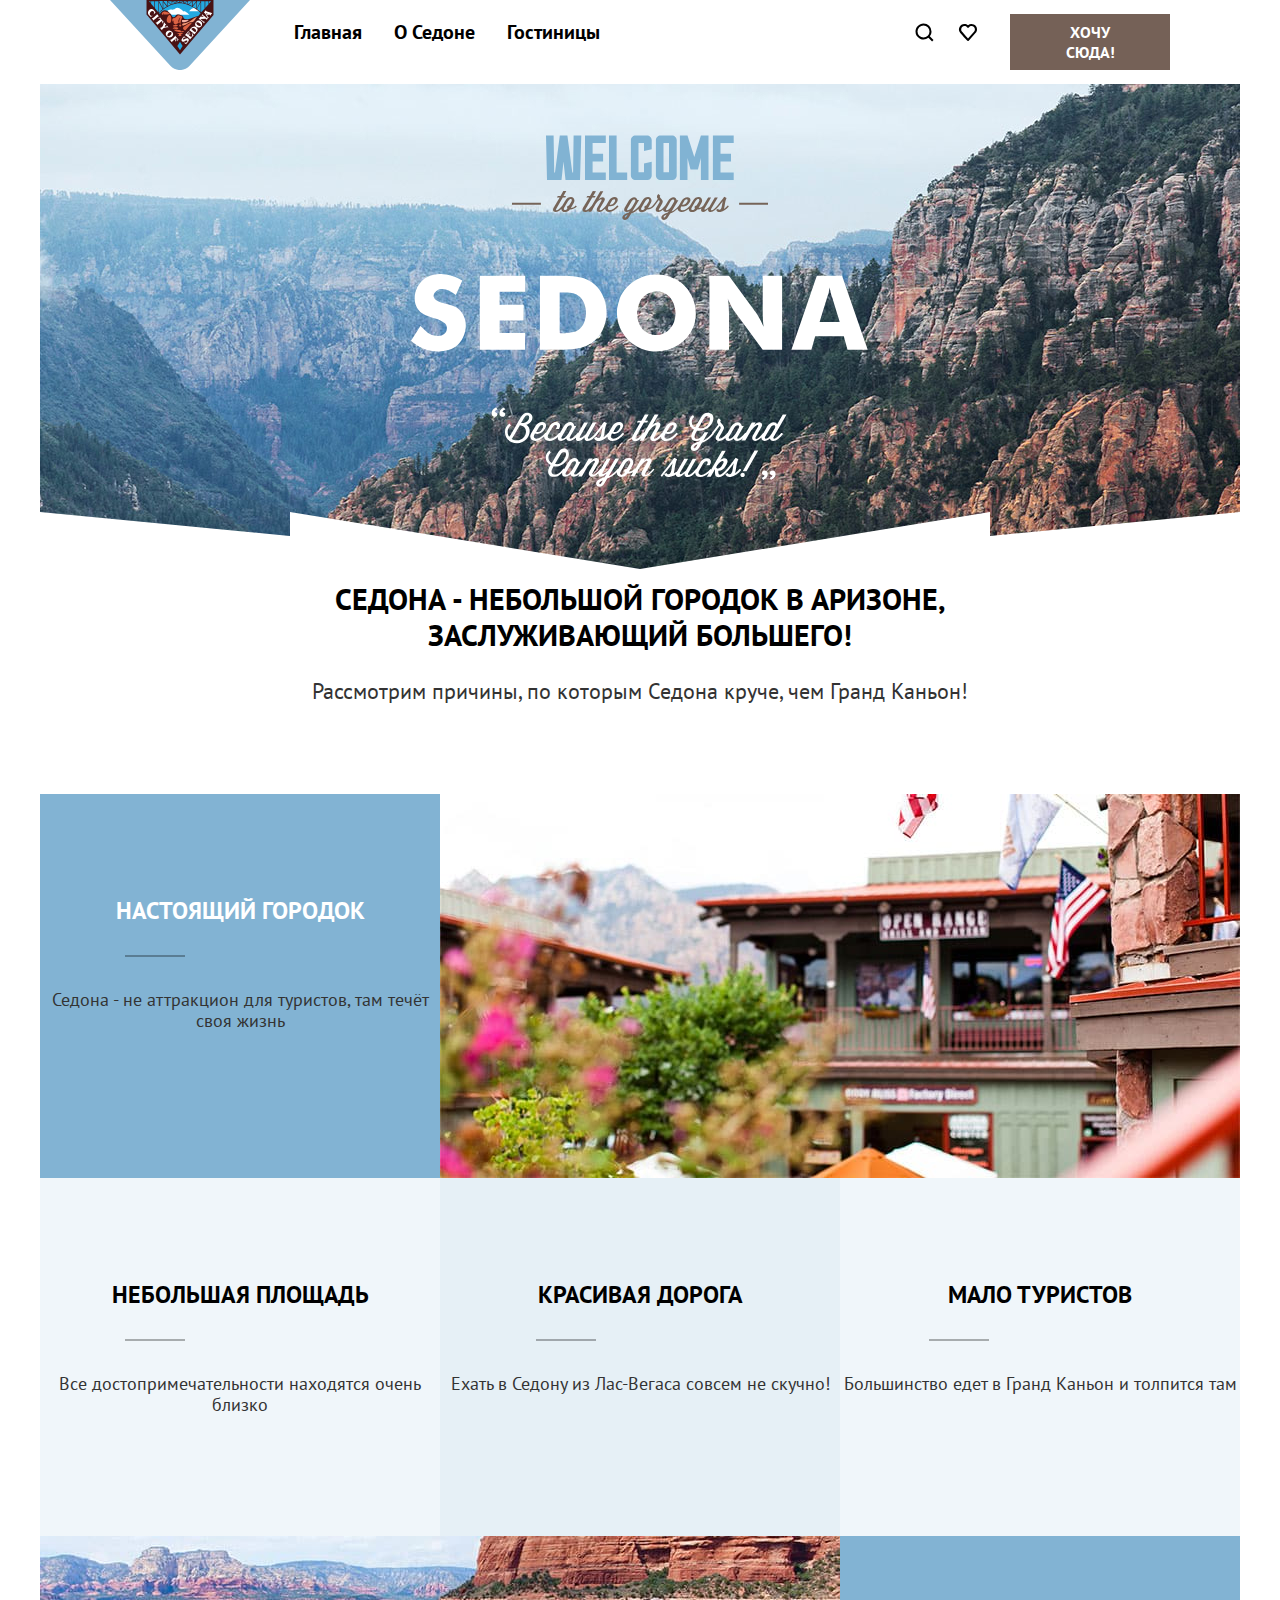
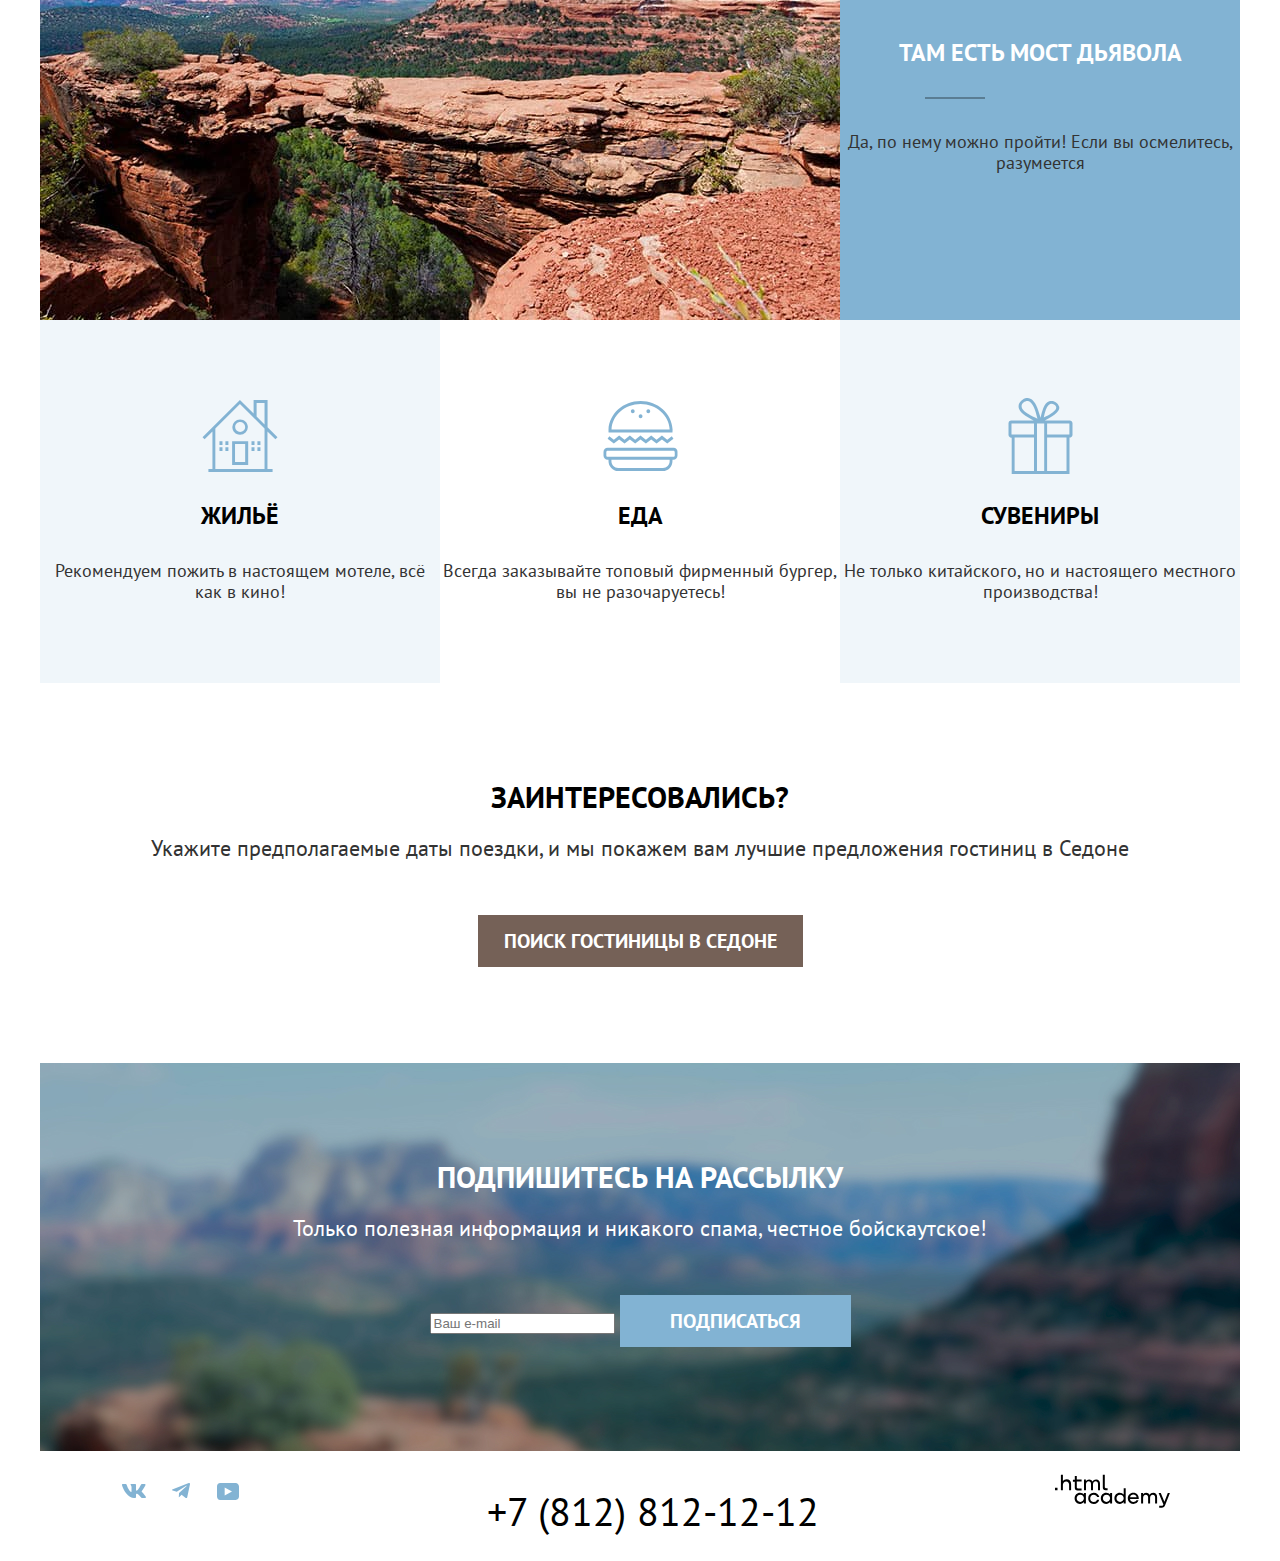
==== commit 3120e014: "Добавляет на страницы декоративные элементы" ====
--- a/index.html
+++ b/index.html
@@ -30,7 +30,7 @@
             <a class="navigation-link" href="#"><span class="visually-hidden">Корзина</span></a>
           </li>
           <li class="navigation-item">
-            <a class="button button-details navigation-link" href="#">Хочу сюда!</a>
+            <a class="navigation-link header-button" href="#">Хочу сюда!</a>
           </li>
         </ul>
       </nav>
@@ -39,7 +39,6 @@
       <div class="page-container">
         <h1 class="visually-hidden">Город "Седона"</h1>
         <img class="welcome-sedona" src="images/welcome.svg" width="458" height="352" alt="Добро пожаловать в Седону">
-        <img class="divider" src="images/divider.svg" width="1200" height="57" alt="разделитель">
         <section class="about">
           <h2 class="about-title">Седона - небольшой городок в Аризоне,<br> заслуживающий большего!</h2>
           <p class="about-description">Рассмотрим причины, по которым Седона круче, чем Гранд Каньон!</p>
@@ -120,13 +119,19 @@
           <h2 class="visually-hidden">Социальные сети</h2>
           <ul class="footer-social-list">
             <li class="footer-social-item">
-              <a class="social-link" href="https://vk.com/htmlacademy"><span class="visually-hidden">VK</span></a>
+              <a class="social-link" href="https://vk.com/htmlacademy">
+                <svg class="social-icon" aria-hidden="true" focusable="false" width="24" height="14" viewBox="0 0 24 14" fill="none" xmlns="http://www.w3.org/2000/svg"><path fill-rule="evenodd" clip-rule="evenodd" d="M23.45.95c.17-.55 0-.95-.8-.95h-2.62c-.67 0-.98.35-1.14.73 0 0-1.34 3.2-3.23 5.27-.61.6-.89.8-1.22.8-.17 0-.42-.2-.42-.74V.95c0-.66-.18-.95-.74-.95H9.15c-.42 0-.67.3-.67.6 0 .61.95.76 1.05 2.5v3.8c0 .84-.16.99-.5.99-.88 0-3.05-3.21-4.33-6.89-.25-.71-.5-1-1.17-1H.9C.15 0 0 .35 0 .73c0 .68.89 4.07 4.14 8.55C6.32 12.34 9.38 14 12.15 14c1.67 0 1.88-.37 1.88-1v-2.32c0-.73.16-.88.69-.88.38 0 1.05.2 2.61 1.67C19.11 13.22 19.4 14 20.41 14h2.62c.75 0 1.13-.37.91-1.1-.24-.72-1.09-1.77-2.21-3.02-.62-.7-1.54-1.47-1.81-1.86-.4-.49-.28-.7 0-1.14 0 0 3.2-4.43 3.53-5.93Z" fill="#83B3D3"/></svg>
+                <span class="visually-hidden">VK</span></a>
             </li>
             <li class="footer-social-item">
-              <a class="social-link" href="https://t.me/htmlacademy"><span class="visually-hidden">Telegram</span></a>
+              <a class="social-link" href="https://t.me/htmlacademy">
+                <svg class="social-icon" aria-hidden="true" focusable="false" width="18" height="16" viewBox="0 0 18 16" fill="none" xmlns="http://www.w3.org/2000/svg"><path d="M16.79.1.84 6.25c-1.09.43-1.08 1.04-.2 1.31l4.1 1.28 9.47-5.98c.44-.27.85-.12.52.18L7.05 9.96l-.28 4.22c.41 0 .6-.19.83-.41l1.99-1.93 4.13 3.05c.77.42 1.31.2 1.5-.7l2.72-12.8c.28-1.12-.43-1.62-1.16-1.3Z" fill="#83B3D3"/></svg>
+                <span class="visually-hidden">Telegram</span></a>
             </li>
             <li class="footer-social-item">
-              <a class="social-link" href="https://www.youtube.com/user/htmlacademyru"><span class="visually-hidden">YouTube</span></a>
+              <a class="social-link" href="https://www.youtube.com/user/htmlacademyru">
+                <svg class="social-icon" aria-hidden="true" focusable="false" width="22" height="17" viewBox="0 0 22 17" fill="none" xmlns="http://www.w3.org/2000/svg"><path d="M18.6 0H3.18C1.31 0 0 1.6 0 3.4v10.1C0 15.4 1.31 17 3.17 17h15.66c1.64 0 3.17-1.6 3.17-3.4V3.4C21.78 1.6 20.47 0 18.6 0ZM7.67 12.54V4.46L15 8.5l-7.33 4.04Z" fill="#83B3D3"/></svg>
+                <span class="visually-hidden">YouTube</span></a>
             </li>
           </ul>
         </section>
@@ -136,8 +141,8 @@
         </section>
         <section class="copyright">
           <h2 class="visually-hidden"> Об авторе</h2>
-          <a href="https://htmlacademy.ru">
-            <img src="images/htmlacademy-logo.svg" width="115" height="32" alt="HTML Academy">
+          <a class="copyright-link" href="https://htmlacademy.ru">
+            <svg class="copyright-icon" aria-hidden="true" focusable="false" width="115" height="34" viewBox="0 0 115 34" fill="none" xmlns="http://www.w3.org/2000/svg"><path d="M0 13.72v2.6h2.5v-2.6H0ZM11.6 5.32c-1.6 0-2.8.7-3.6 1.7h-.1V.82h-2v15.5h2v-5.3c0-2.1 1.3-3.6 3.3-3.6 1.8 0 2.9 1.4 2.9 3.2v5.7h2v-6.1c.1-3-1.8-4.9-4.5-4.9ZM26.6 5.62h-4.8v-3.7h-2v3.8h-1.9v2h1.9v6c0 1.7 1 2.7 2.7 2.7h4.1v-2h-3.7c-.7 0-1.1-.4-1.1-1.1v-5.7h4.8v-2ZM41.1 5.42c-1.6 0-2.9.8-3.5 2.1h-.1c-.6-1.2-1.8-2.1-3.4-2.1-1.4 0-2.5.8-3.1 1.8h-.1v-1.6H29v10.6h2v-5.4c0-2 1-3.5 2.6-3.5 1.5 0 2.4 1 2.4 2.6v6.3h2v-5.6c0-2.4 1.4-3.3 2.6-3.3 1.5 0 2.4 1 2.4 2.6v6.3h2v-6.5c.1-2.5-1.4-4.3-3.9-4.3ZM47.8 13.52c0 1.7 1 2.7 2.8 2.7h2v-2h-1.7c-.7 0-1.1-.4-1.1-1.1V.82h-2v12.7ZM28.9 20.52c-.9-1.1-2.2-1.8-3.9-1.8-3.1 0-5.4 2.3-5.4 5.6s2.3 5.6 5.4 5.6c1.8 0 3-.8 3.8-1.9h.1v1.6h2v-10.6h-2v1.5Zm-3.6 7.4c-2.2 0-3.6-1.6-3.6-3.6s1.4-3.6 3.6-3.6 3.6 1.6 3.6 3.6c0 1.9-1.4 3.6-3.6 3.6ZM44.2 22.82c-.5-2.4-2.6-4.1-5.4-4.1a5.4 5.4 0 0 0-5.6 5.6c0 3.1 2.2 5.6 5.6 5.6 2.8 0 4.9-1.8 5.4-4.2h-2.1a3.4 3.4 0 0 1-3.3 2.3c-2.2 0-3.6-1.6-3.6-3.6s1.4-3.6 3.6-3.6c1.6 0 2.8 1 3.3 2.2h2.1v-.2ZM55.1 20.52c-.9-1.1-2.2-1.8-3.9-1.8-3.1 0-5.4 2.3-5.4 5.6s2.3 5.6 5.4 5.6c1.8 0 3-.8 3.8-1.9h.1v1.6h2v-10.6h-2v1.5Zm-3.6 7.4c-2.2 0-3.6-1.6-3.6-3.6s1.4-3.6 3.6-3.6 3.6 1.6 3.6 3.6c0 1.9-1.5 3.6-3.6 3.6ZM68.7 20.62c-.9-1.1-2.2-1.9-3.9-1.9-3.1 0-5.4 2.3-5.4 5.6s2.2 5.6 5.4 5.6c1.7 0 3-.8 3.8-1.8h.1v1.5h2v-15.4h-2v6.4Zm-3.6 7.3c-2.2 0-3.6-1.6-3.6-3.6s1.4-3.6 3.6-3.6 3.6 1.6 3.6 3.6c-.1 2-1.5 3.6-3.6 3.6ZM78.3 18.72c-3.3 0-5.5 2.5-5.5 5.6 0 3 2.1 5.6 5.5 5.6 2.5 0 4.5-1.3 5.2-3.6h-2.1c-.5 1-1.6 1.6-3 1.6-1.9 0-3.3-1.3-3.4-2.9h8.8c.2-3.6-2-6.3-5.5-6.3Zm0 1.9c1.7 0 3 1 3.3 2.6h-6.5c.3-1.5 1.5-2.6 3.2-2.6ZM98.2 18.72c-1.6 0-2.9.8-3.6 2h-.1c-.6-1.2-1.8-2-3.4-2-1.4 0-2.5.7-3.1 1.8v-1.5h-1.9v10.6h2v-5.4c0-2 1-3.4 2.6-3.5 1.5 0 2.4 1 2.4 2.6v6.3h2v-5.6c0-2.4 1.4-3.3 2.6-3.3 1.5 0 2.4 1 2.4 2.6v6.3h2v-6.5c.1-2.6-1.4-4.4-3.9-4.4ZM109.4 27.82l-3.6-8.9h-2.2l4.8 11.6c-.3.9-.7 1.2-1.7 1.2h-2.5v2h2.5c1.8 0 2.8-.8 3.5-2.6l4.7-12.2h-2.1l-3.4 8.9Z" fill="#000"/></svg>
           </a>
         </section>
       </div>
--- a/styles/styles.css
+++ b/styles/styles.css
@@ -40,6 +40,10 @@
   overflow: hidden;
 }
 .button{
+  display: inline-block;
+  padding: 8px 26px;
+  border: none;
+  cursor: pointer;
   font-family: inherit;
   font-weight: 700;
   font-size: 16px;
@@ -50,18 +54,28 @@
   text-decoration: none;
   text-transform: uppercase;
 }
+.button-details{
+  padding: 8px 20px;
+  font-size: 16px;
+  line-height: 20px;
+}
 .button-accept{
   color:#ffffff;
   background-color: #82b3d3;
+  padding: 8px 20px;
+  font-size: 16px;
+  line-height: 20px;
 }
 .button-current{
   background-color:#7DB54F;
+  padding: 8px 18px;
+  font-size: 16px;
+  line-height: 20px;
 }
 /* Pages */
 .page-header{
   color:#000000;
   background-color: #ffffff;
-  margin-bottom: -10px;
 }
 .navigation{
   display: flex;
@@ -72,6 +86,10 @@
   margin: 0;
   margin-right:30px;
 }
+.page-header-logo{
+  display: block;
+  position: absolute;
+}
 .navigation-list{
   display: flex;
   flex-wrap: wrap;
@@ -81,12 +99,24 @@
   list-style-type: none;
 }
 .navigation-user{
-  width: 268px;
+  flex-wrap: nowrap;
+  max-width: 268px;
   margin-left: auto;
 }
 .navigation-user .navigation-link{
+  padding: 22px 12px;
   min-width: 20px;
   min-height: 20px;
+}
+.navigation-user .navigation-item:nth-child(1) .navigation-link{
+  background-image: url(../images/search.svg);
+  background-repeat: no-repeat;
+  background-position: center;
+}
+.navigation-user .navigation-item:nth-child(2) .navigation-link{
+  background-image: url(../images/basket.svg);
+  background-repeat: no-repeat;
+  background-position: center;
 }
 .navigation-link{
   display: block;
@@ -101,10 +131,15 @@
   text-decoration: none;
   text-transform: capitalize;
 }
-.button-details{
+.navigation-link.header-button{
+  font-size: 16px;
+  line-height: 20px;
+  margin: 14px 0 14px 20px;
+
+  padding: 8px 34px;
   color:#ffffff;
   background-color: #756157;
-  margin-left: 20px;
+  text-transform: uppercase;
 }
 .main-container{
   padding-top: 51px;
@@ -113,9 +148,10 @@
 .main-index{
   color: #000000;
   background-color: #ffffff;
-  background-image: url("../images/index-background.jpg");
+  background-image: url(../images/divider.svg), url("../images/index-background.jpg");
+  background-position: 0 428px,top;
   background-size: 100% auto;
-  background-repeat: no-repeat;
+  background-repeat: no-repeat, no-repeat;
 }
 .page-container{
   margin: 0 auto;
@@ -166,9 +202,12 @@
 }
 .advantages-item{
   display:flex;
+  justify-content: center;
   background-color: rgba(131, 179, 211, 0.12);
 }
 .advantages-item-content{
+  display: flex;
+  flex-direction: column;
   padding-top: 103px;
   padding-bottom: 121px;
 }
@@ -182,6 +221,16 @@
   font-weight: 700;
   text-transform: uppercase;
 }
+.advantages-title::after{
+  display: block;
+  position: relative;
+  top: 30px;
+  left: 85px;
+  width: 60px;
+  height: 2px;
+  content:"";
+  background-color: rgba(0, 0, 0, 0.3);
+}
 .advantages-description{
   margin: 0;
   padding: 0;
@@ -215,7 +264,24 @@
   list-style-type: none;
 }
 .recommendations-item{
+  background-color: rgba(131, 179, 211, 0.12);
   width: 400px;
+}
+.recommendations-item:nth-child(1){
+  background-image: url(../images/housing.svg);
+  background-repeat: no-repeat;
+  background-position: right 50% top 80px;
+}
+.recommendations-item:nth-child(2){
+  background-image: url(../images/food.svg);
+  background-color:#ffffff;
+  background-repeat: no-repeat;
+  background-position: right 50% top 81px;
+}
+.recommendations-item:nth-child(3){
+  background-image: url(../images/souvenirs.svg);
+  background-repeat: no-repeat;
+  background-position: right 50% top 78px;
 }
 .recommendations-title{
   margin: 0;
@@ -234,12 +300,7 @@
   margin: 0;
   margin-bottom: 81px;
 }
-.recommendations-item{
-  background-color: rgba(131, 179, 211, 0.12);
-}
-.recommendations-item:nth-child(2){
-  background-color:#ffffff;
-}
+
 /* Search */
 .search{
   text-align: center;
@@ -261,6 +322,10 @@
   color: #333333;
   margin: 0;
   margin-bottom: 54px;
+}
+.button-search{
+  font-size: 20px;
+  line-height: 36px;
 }
 /* Newsletter */
 .newsletter{
@@ -288,6 +353,11 @@
   line-height: 26px;
   font-weight: 400;
 }
+.newsletter-button{
+  font-size: 20px;
+  line-height: 36px;
+  padding: 8px 50px;
+}
 /* Footer*/
 .page-footer{
   color: #000000;
@@ -314,6 +384,19 @@
   width: 47.33px;
   height: 40px;
 }
+.social-link{
+  position:relative;
+  display: block;
+}
+.social-icon{
+  position: absolute;
+  top: 0;
+  right: 0;
+  bottom: 0;
+  left: 0;
+  margin: auto;
+  fill: #83B3D3;
+}
 .footer-contacts a{
   display: inline-block;
   margin: 0 auto;
@@ -328,6 +411,19 @@
 .copyright{
   width: 115px;;
 }
+.copyright-link{
+  position: relative;
+}
+.copyright-icon{
+  position: absolute;
+  top: 0;
+  right: 0;
+  bottom: 0;
+  left: 0;
+  margin: auto;
+  fill: #000000;
+}
+
 /* Catalog */
 .filter-container{
   color:#ffffff;
@@ -335,6 +431,8 @@
   background-image: url("../images/background-filter.jpg");
   background-size: 100% auto;
   background-repeat: no-repeat;
+}
+.filter-container-content{
   margin: 0 70px;
 }
 .inner-title{
@@ -349,10 +447,13 @@
 .breadcrumbs-list{
   display: flex;
   margin: 0;
+  margin-bottom: 40px;
   padding: 0;
   list-style-type: none;
 }
 .breadcrumbs-link{
+  display: block;
+  position: relative;
   font-size: 16px;
   line-height: 21px;
   font-weight: 400;
@@ -384,16 +485,23 @@
   margin: 0 70px;
   margin-bottom: 40px;
 }
-.filter-results .button{
+.filter-results-title{
+  font-size: 30px;
+  line-height: 36px;
+  font-weight: 700;
+  text-transform: uppercase;
+  margin: auto 0;
+  margin-right: 200px;
+}
+.select-control{
+  margin-right: auto;
+}
+.card-grid-toggle{
   width: 48px;
   height: 48px;
 }
-.filter-results-title{
-  font-size: 30px;
-  line-height: 36px;
-  font-weight: 700;
-  text-transform: uppercase;
-  margin: 0;
+.card-grid-toggle:not(:last-child){
+  margin-right: 8px;
 }
 /* Product card */
 .product-card-list{
@@ -413,6 +521,8 @@
 }
 .product-card-image{
   display: block;
+  margin:0;
+  margin-bottom: 16px;
 }
 .product-card-link{
   text-decoration: none;
@@ -422,6 +532,8 @@
   line-height: 28px;
   font-weight: 700;
   color: #000000;
+  margin: 0;
+  margin-bottom: 16px;
 }
 .product-card-info{
   display: grid;
@@ -434,6 +546,7 @@
   line-height: 21px;
   font-weight: 400;
   color: #333333;
+  margin: 0;
 }
 .product-card-price{
   font-size: 18px;
@@ -441,8 +554,16 @@
   font-weight: 400;
   text-align: right;
   color: #333333;
+  margin: 0;
+}
+.product-card-stars{
+  background-image: url("../images/rating.svg");
+  background-repeat: space no-repeat;
+  background-position: left;
+
 }
 .product-card-rating{
+  padding: 9px 22px 8px 23px;
   font-size: 16px;
   line-height: 20px;
   font-weight: 400;
@@ -468,9 +589,9 @@
 }
 .pagination-link{
   display: block;
-  box-sizing: border-box;
   width: 60px;
   height: 60px;
+  text-align: center;
   color:#ffffff;
   background-color:#82b3d3;
   font-size: 20px;
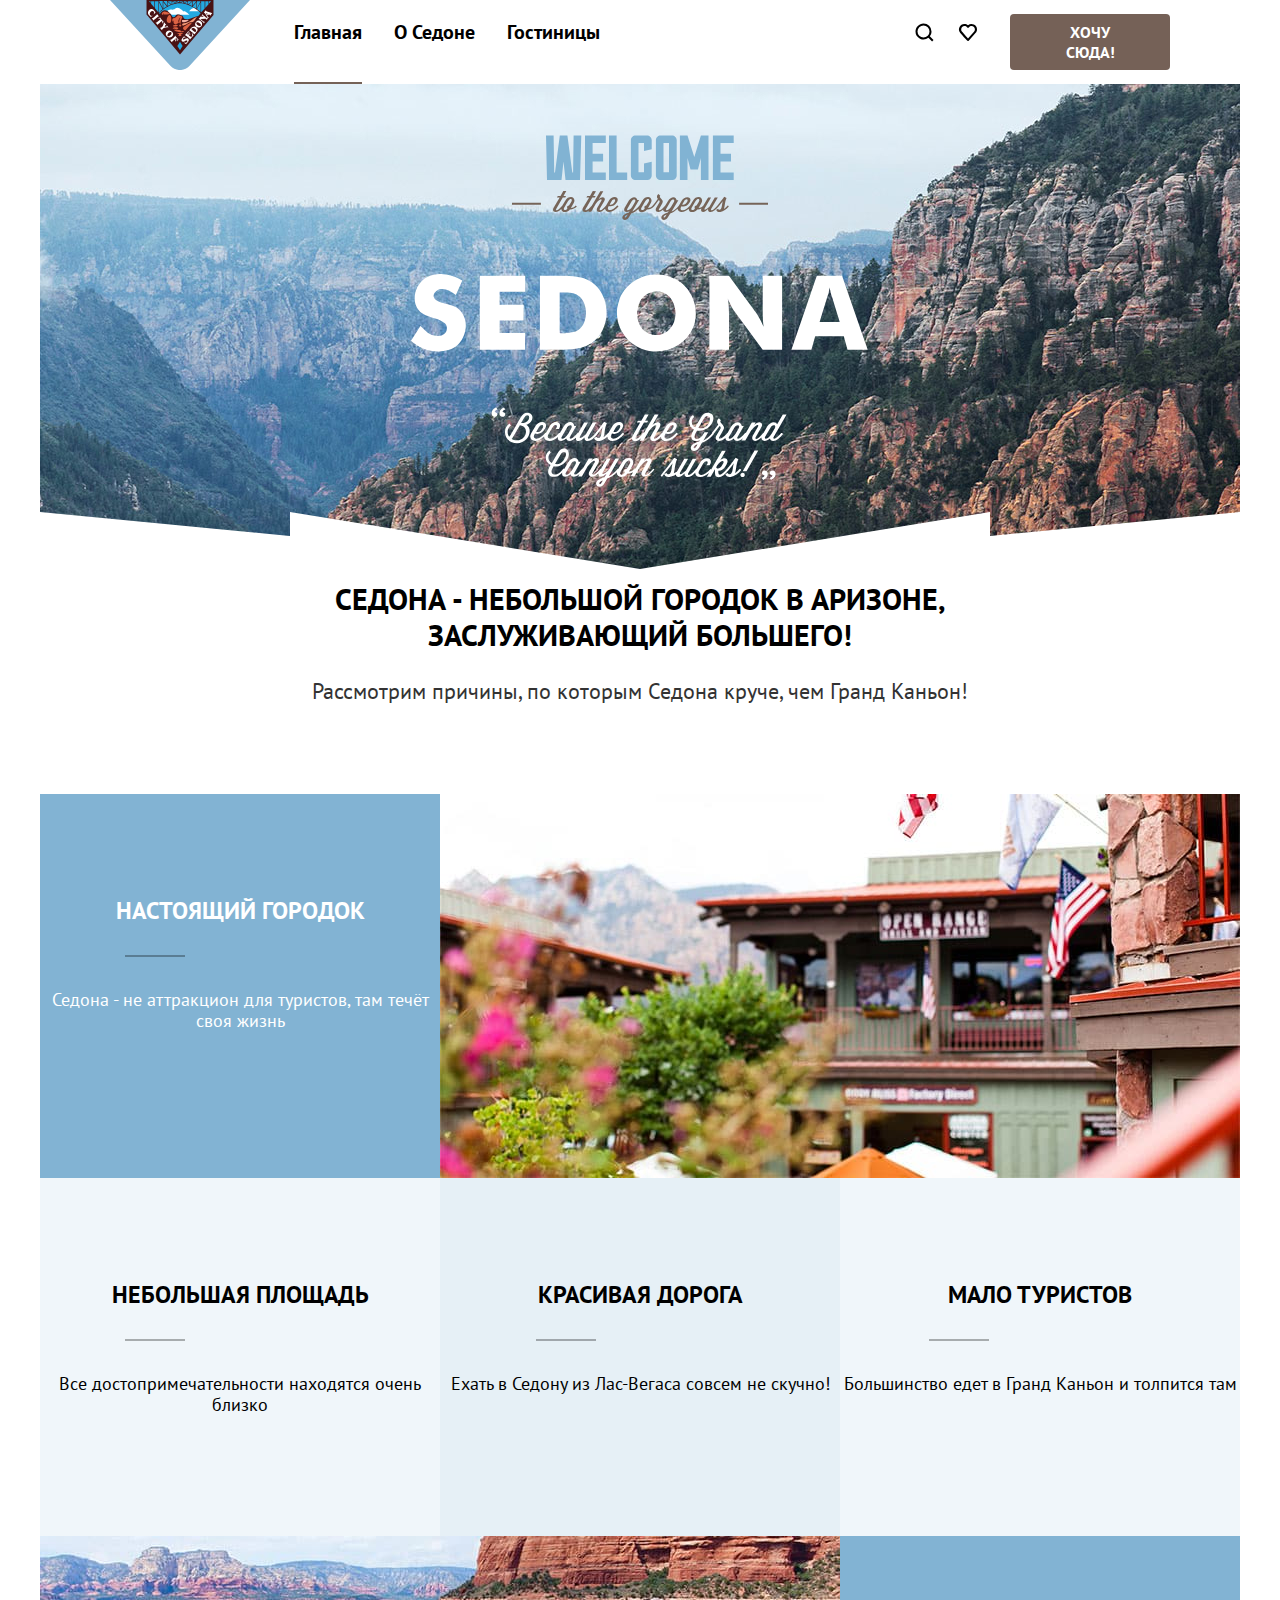
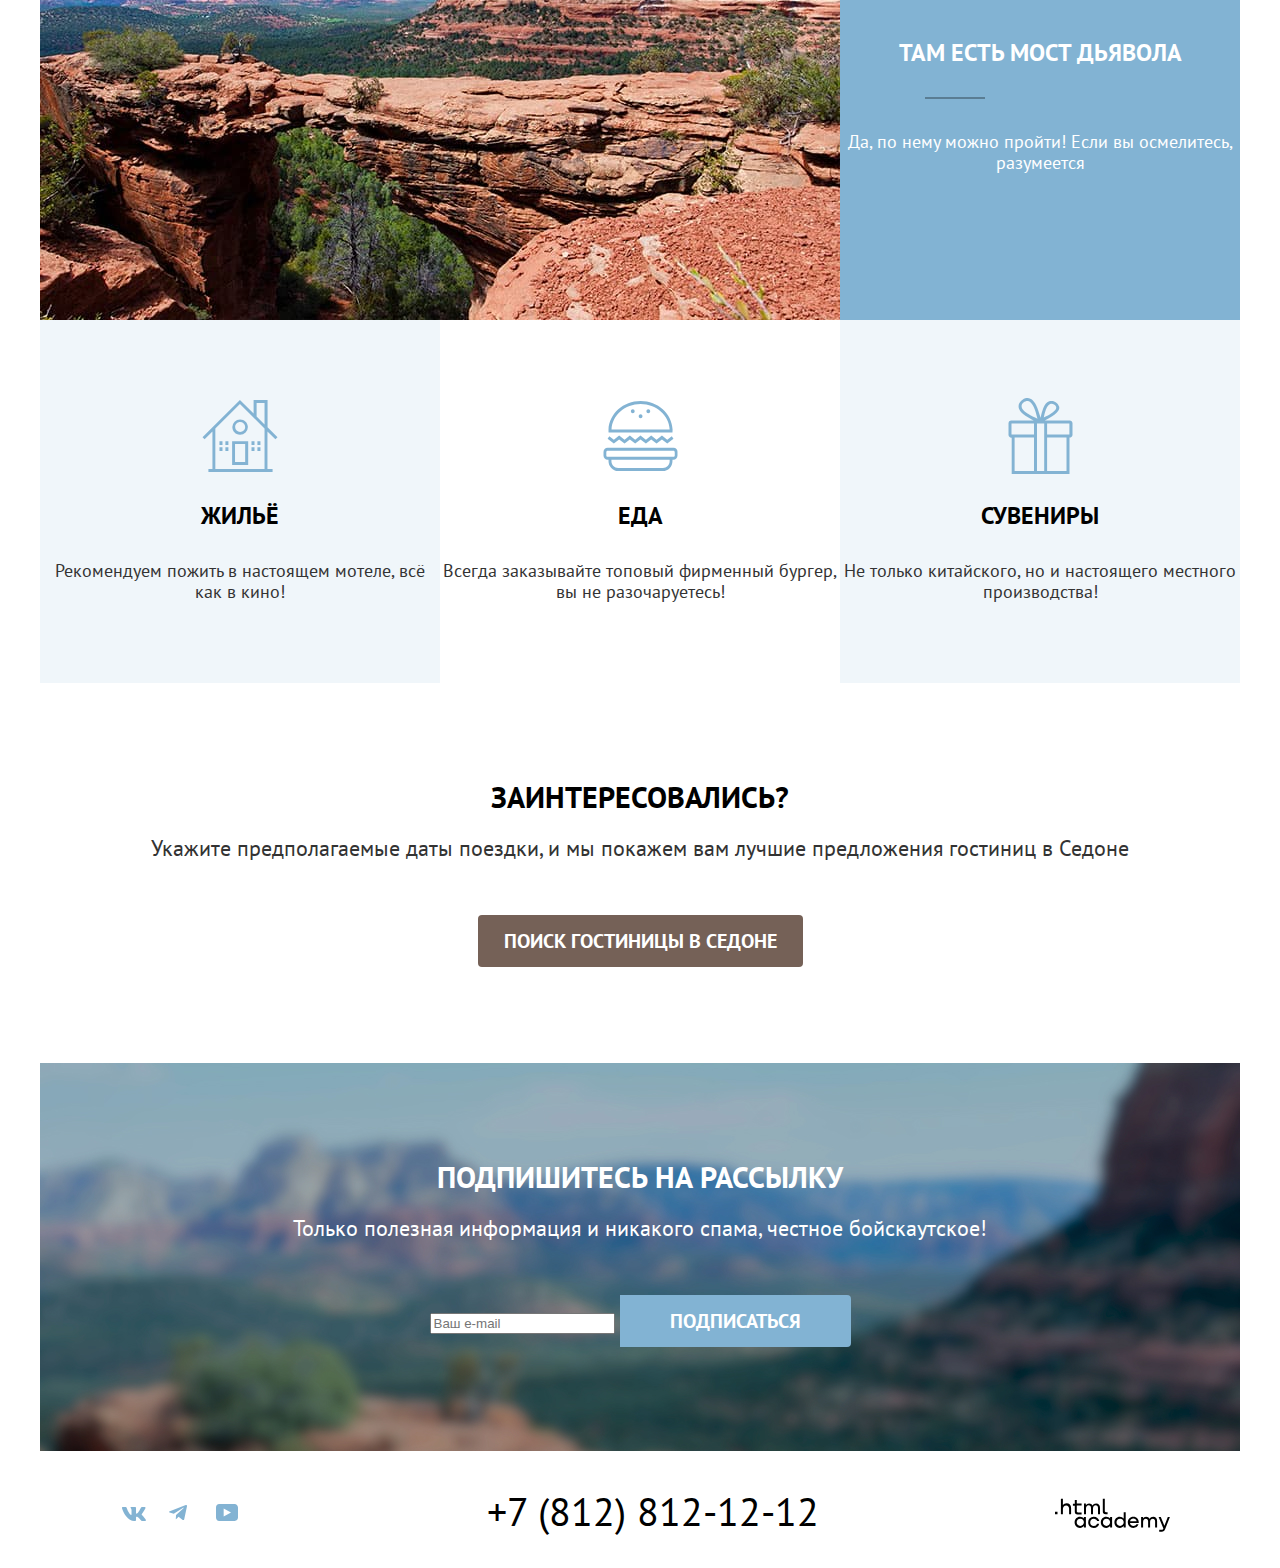
==== commit bec113d8: "Поправил декоративные элементы" ====
--- a/index.html
+++ b/index.html
@@ -120,24 +120,24 @@
           <ul class="footer-social-list">
             <li class="footer-social-item">
               <a class="social-link" href="https://vk.com/htmlacademy">
-                <svg class="social-icon" aria-hidden="true" focusable="false" width="24" height="14" viewBox="0 0 24 14" fill="none" xmlns="http://www.w3.org/2000/svg"><path fill-rule="evenodd" clip-rule="evenodd" d="M23.45.95c.17-.55 0-.95-.8-.95h-2.62c-.67 0-.98.35-1.14.73 0 0-1.34 3.2-3.23 5.27-.61.6-.89.8-1.22.8-.17 0-.42-.2-.42-.74V.95c0-.66-.18-.95-.74-.95H9.15c-.42 0-.67.3-.67.6 0 .61.95.76 1.05 2.5v3.8c0 .84-.16.99-.5.99-.88 0-3.05-3.21-4.33-6.89-.25-.71-.5-1-1.17-1H.9C.15 0 0 .35 0 .73c0 .68.89 4.07 4.14 8.55C6.32 12.34 9.38 14 12.15 14c1.67 0 1.88-.37 1.88-1v-2.32c0-.73.16-.88.69-.88.38 0 1.05.2 2.61 1.67C19.11 13.22 19.4 14 20.41 14h2.62c.75 0 1.13-.37.91-1.1-.24-.72-1.09-1.77-2.21-3.02-.62-.7-1.54-1.47-1.81-1.86-.4-.49-.28-.7 0-1.14 0 0 3.2-4.43 3.53-5.93Z" fill="#83B3D3"/></svg>
+                <svg class="social-icon" aria-hidden="true" focusable="false" width="24" height="14" viewBox="0 0 24 14" fill="none" xmlns="http://www.w3.org/2000/svg"><path fill-rule="evenodd" clip-rule="evenodd" d="M23.45.95c.17-.55 0-.95-.8-.95h-2.62c-.67 0-.98.35-1.14.73 0 0-1.34 3.2-3.23 5.27-.61.6-.89.8-1.22.8-.17 0-.42-.2-.42-.74V.95c0-.66-.18-.95-.74-.95H9.15c-.42 0-.67.3-.67.6 0 .61.95.76 1.05 2.5v3.8c0 .84-.16.99-.5.99-.88 0-3.05-3.21-4.33-6.89-.25-.71-.5-1-1.17-1H.9C.15 0 0 .35 0 .73c0 .68.89 4.07 4.14 8.55C6.32 12.34 9.38 14 12.15 14c1.67 0 1.88-.37 1.88-1v-2.32c0-.73.16-.88.69-.88.38 0 1.05.2 2.61 1.67C19.11 13.22 19.4 14 20.41 14h2.62c.75 0 1.13-.37.91-1.1-.24-.72-1.09-1.77-2.21-3.02-.62-.7-1.54-1.47-1.81-1.86-.4-.49-.28-.7 0-1.14 0 0 3.2-4.43 3.53-5.93Z"/></svg>
                 <span class="visually-hidden">VK</span></a>
             </li>
             <li class="footer-social-item">
               <a class="social-link" href="https://t.me/htmlacademy">
-                <svg class="social-icon" aria-hidden="true" focusable="false" width="18" height="16" viewBox="0 0 18 16" fill="none" xmlns="http://www.w3.org/2000/svg"><path d="M16.79.1.84 6.25c-1.09.43-1.08 1.04-.2 1.31l4.1 1.28 9.47-5.98c.44-.27.85-.12.52.18L7.05 9.96l-.28 4.22c.41 0 .6-.19.83-.41l1.99-1.93 4.13 3.05c.77.42 1.31.2 1.5-.7l2.72-12.8c.28-1.12-.43-1.62-1.16-1.3Z" fill="#83B3D3"/></svg>
+                <svg class="social-icon" aria-hidden="true" focusable="false" width="18" height="16" viewBox="0 0 18 16" fill="none" xmlns="http://www.w3.org/2000/svg"><path d="M16.79.1.84 6.25c-1.09.43-1.08 1.04-.2 1.31l4.1 1.28 9.47-5.98c.44-.27.85-.12.52.18L7.05 9.96l-.28 4.22c.41 0 .6-.19.83-.41l1.99-1.93 4.13 3.05c.77.42 1.31.2 1.5-.7l2.72-12.8c.28-1.12-.43-1.62-1.16-1.3Z"/></svg>
                 <span class="visually-hidden">Telegram</span></a>
             </li>
             <li class="footer-social-item">
               <a class="social-link" href="https://www.youtube.com/user/htmlacademyru">
-                <svg class="social-icon" aria-hidden="true" focusable="false" width="22" height="17" viewBox="0 0 22 17" fill="none" xmlns="http://www.w3.org/2000/svg"><path d="M18.6 0H3.18C1.31 0 0 1.6 0 3.4v10.1C0 15.4 1.31 17 3.17 17h15.66c1.64 0 3.17-1.6 3.17-3.4V3.4C21.78 1.6 20.47 0 18.6 0ZM7.67 12.54V4.46L15 8.5l-7.33 4.04Z" fill="#83B3D3"/></svg>
+                <svg class="social-icon" aria-hidden="true" focusable="false" width="22" height="17" viewBox="0 0 22 17" fill="none" xmlns="http://www.w3.org/2000/svg"><path d="M18.6 0H3.18C1.31 0 0 1.6 0 3.4v10.1C0 15.4 1.31 17 3.17 17h15.66c1.64 0 3.17-1.6 3.17-3.4V3.4C21.78 1.6 20.47 0 18.6 0ZM7.67 12.54V4.46L15 8.5l-7.33 4.04Z"/></svg>
                 <span class="visually-hidden">YouTube</span></a>
             </li>
           </ul>
         </section>
         <section class="footer-contacts">
           <h2 class="visually-hidden"> Контакты</h2>
-          <a href="tel:+78128121212">+7 (812) 812-12-12</a>
+          <a class="contacts-link" href="tel:+78128121212">+7 (812) 812-12-12</a>
         </section>
         <section class="copyright">
           <h2 class="visually-hidden"> Об авторе</h2>
--- a/styles/styles.css
+++ b/styles/styles.css
@@ -43,6 +43,7 @@
   display: inline-block;
   padding: 8px 26px;
   border: none;
+  border-radius: 4px;
   cursor: pointer;
   font-family: inherit;
   font-weight: 700;
@@ -72,6 +73,61 @@
   font-size: 16px;
   line-height: 20px;
 }
+.button-search{
+  font-size: 20px;
+  line-height: 36px;
+}
+.newsletter-button{
+  font-size: 20px;
+  line-height: 36px;
+  border-radius: 0 4px 4px 0;
+  padding: 8px 50px;
+}
+
+.button-search:hover,
+.button-details:hover{
+  background-color:#615048;
+}
+.button-search:focus,
+.button-details:focus{
+  background-color:#615048;
+}
+.button-search:active,
+.button-details:active{
+  color: rgba(255, 255, 255, 0.3);
+  background-color:#756157;
+}
+.button-search:disabled,
+.button-details:disabled,
+.newsletter-button:disabled,
+.button-accept:disabled,
+.button-current:disabled{
+  color: #FFFFFF;
+  background-color:#E5E5E5;
+}
+.newsletter-button:hover,
+.button-accept:hover{
+  background-color:#68A2CA;
+}
+.newsletter-button:focus,
+.button-accept:focus{
+  background-color:#68A2CA;
+}
+.newsletter-button:active,
+.button-accept:active{
+  color: rgba(255, 255, 255, 0.3);
+  background-color:#82B3D3;
+}
+.button-current:hover{
+  background-color:#6C9E42;
+}
+.button-current:focus{
+  background-color:#6C9E42;
+}
+.button-current:active{
+  color: rgba(255, 255, 255, 0.3);
+  background-color:#7DB54F;
+}
 /* Pages */
 .page-header{
   color:#000000;
@@ -98,6 +154,9 @@
   padding: 0;
   list-style-type: none;
 }
+.navigation-item{
+  position: relative;
+}
 .navigation-user{
   flex-wrap: nowrap;
   max-width: 268px;
@@ -133,13 +192,22 @@
 }
 .navigation-link.header-button{
   font-size: 16px;
+  border-radius: 4px;
   line-height: 20px;
   margin: 14px 0 14px 20px;
-
   padding: 8px 34px;
   color:#ffffff;
   background-color: #756157;
   text-transform: uppercase;
+}
+.navigation-link-current::before{
+  position: absolute;
+  right: 16px;
+  bottom: 0;
+  left: 16px;
+  height: 2px;
+  background-color: #756257;
+  content: "";
 }
 .main-container{
   padding-top: 51px;
@@ -237,7 +305,6 @@
   font-size: 18px;
   line-height: 21px;
   font-weight: 400;
-  color: #333333;
 }
 .advantages-item img{
   display: block;
@@ -322,10 +389,6 @@
   color: #333333;
   margin: 0;
   margin-bottom: 54px;
-}
-.button-search{
-  font-size: 20px;
-  line-height: 36px;
 }
 /* Newsletter */
 .newsletter{
@@ -353,11 +416,6 @@
   line-height: 26px;
   font-weight: 400;
 }
-.newsletter-button{
-  font-size: 20px;
-  line-height: 36px;
-  padding: 8px 50px;
-}
 /* Footer*/
 .page-footer{
   color: #000000;
@@ -381,23 +439,30 @@
   list-style-type: none;
 }
 .footer-social-item{
-  width: 47.33px;
-  height: 40px;
+  min-width: 47.33px;
+  min-height: 40px;
 }
 .social-link{
-  position:relative;
-  display: block;
-}
+  display: block;
+  box-sizing: border-box;
+  width: 100%;
+  height: 100%;
+  padding: 13px 11.67px;
+}
+
 .social-icon{
-  position: absolute;
-  top: 0;
-  right: 0;
-  bottom: 0;
-  left: 0;
-  margin: auto;
   fill: #83B3D3;
 }
-.footer-contacts a{
+.social-link:hover .social-icon{
+  fill:#68A2CA;
+}
+.social-link:focus .social-icon{
+  fill:#68A2CA;
+}
+.social-link:active .social-icon{
+  fill:rgba(104, 162, 202, 0.3);
+}
+.contacts-link{
   display: inline-block;
   margin: 0 auto;
   color: #000000;
@@ -408,10 +473,22 @@
   text-decoration: none;
   text-transform: uppercase;
 }
+.contacts-link:hover{
+  color:#756157;
+}
+.contacts-link:focus{
+  color:#756157;
+}
+.contacts-link:active{
+  color:rgba(117, 97, 87, 0.3);
+}
 .copyright{
-  width: 115px;;
+  width: 115px;
 }
 .copyright-link{
+  display: block;
+  width: 100%;
+  height: 100%;
   position: relative;
 }
 .copyright-icon{
@@ -423,6 +500,15 @@
   margin: auto;
   fill: #000000;
 }
+.copyright-link:hover .copyright-icon{
+  fill:#756157;
+}
+.copyright-link:focus .copyright-icon{
+  fill:#756157;
+}
+.copyright-link:active .copyright-icon{
+  fill:rgba(117, 97, 87, 0.3);
+}
 
 /* Catalog */
 .filter-container{
@@ -567,6 +653,7 @@
   font-size: 16px;
   line-height: 20px;
   font-weight: 400;
+  border-radius: 4px;
   text-align: center;
   text-transform: uppercase;
   color: #333333;
@@ -589,15 +676,38 @@
 }
 .pagination-link{
   display: block;
+  box-sizing: border-box;
   width: 60px;
   height: 60px;
-  text-align: center;
+  font-size: 20px;
+  padding: 12px 24px;
+  line-height: 36px;
+  font-weight: 700;
   color:#ffffff;
   background-color:#82b3d3;
-  font-size: 20px;
-  line-height: 36px;
-  font-weight: 700;
   text-decoration: none;
+  border-radius: 4px;
+}
+.pagination-link:hover{
+  background-color: #68A2CA;
+}
+.pagination-link:focus{
+  background-color: #68A2CA;
+}
+.pagination-link:active{
+  color: rgba(255, 255, 255, 0.3);
+  background-color: #82b3d3;
+}
+.pagination-item span{
+  display: block;
+  box-sizing: border-box;
+  width: 60px;
+  line-height: 36px;
+  height: 60px;
+  padding: 12px 24px;
+}
+.pagination-link:last-child{
+  padding: 12px 19px;
 }
 .pagination-current{
   color:#000000;
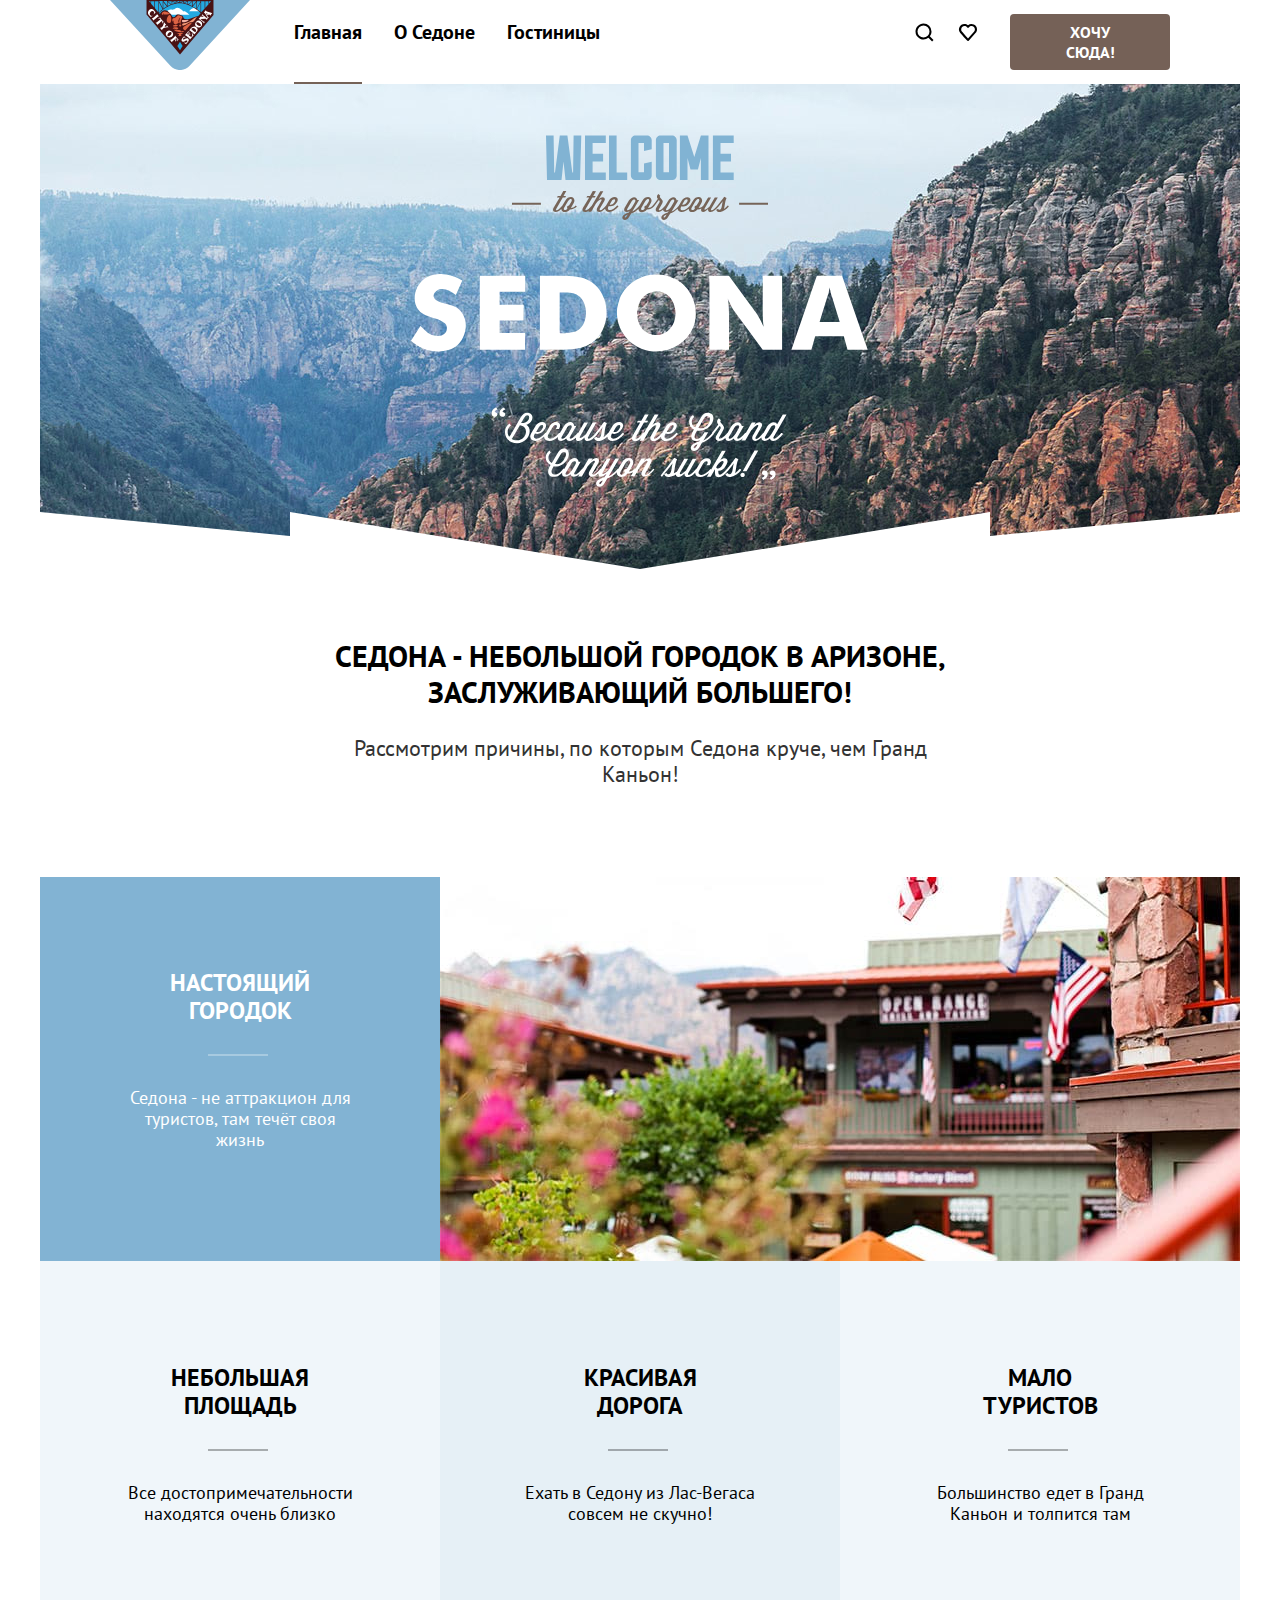
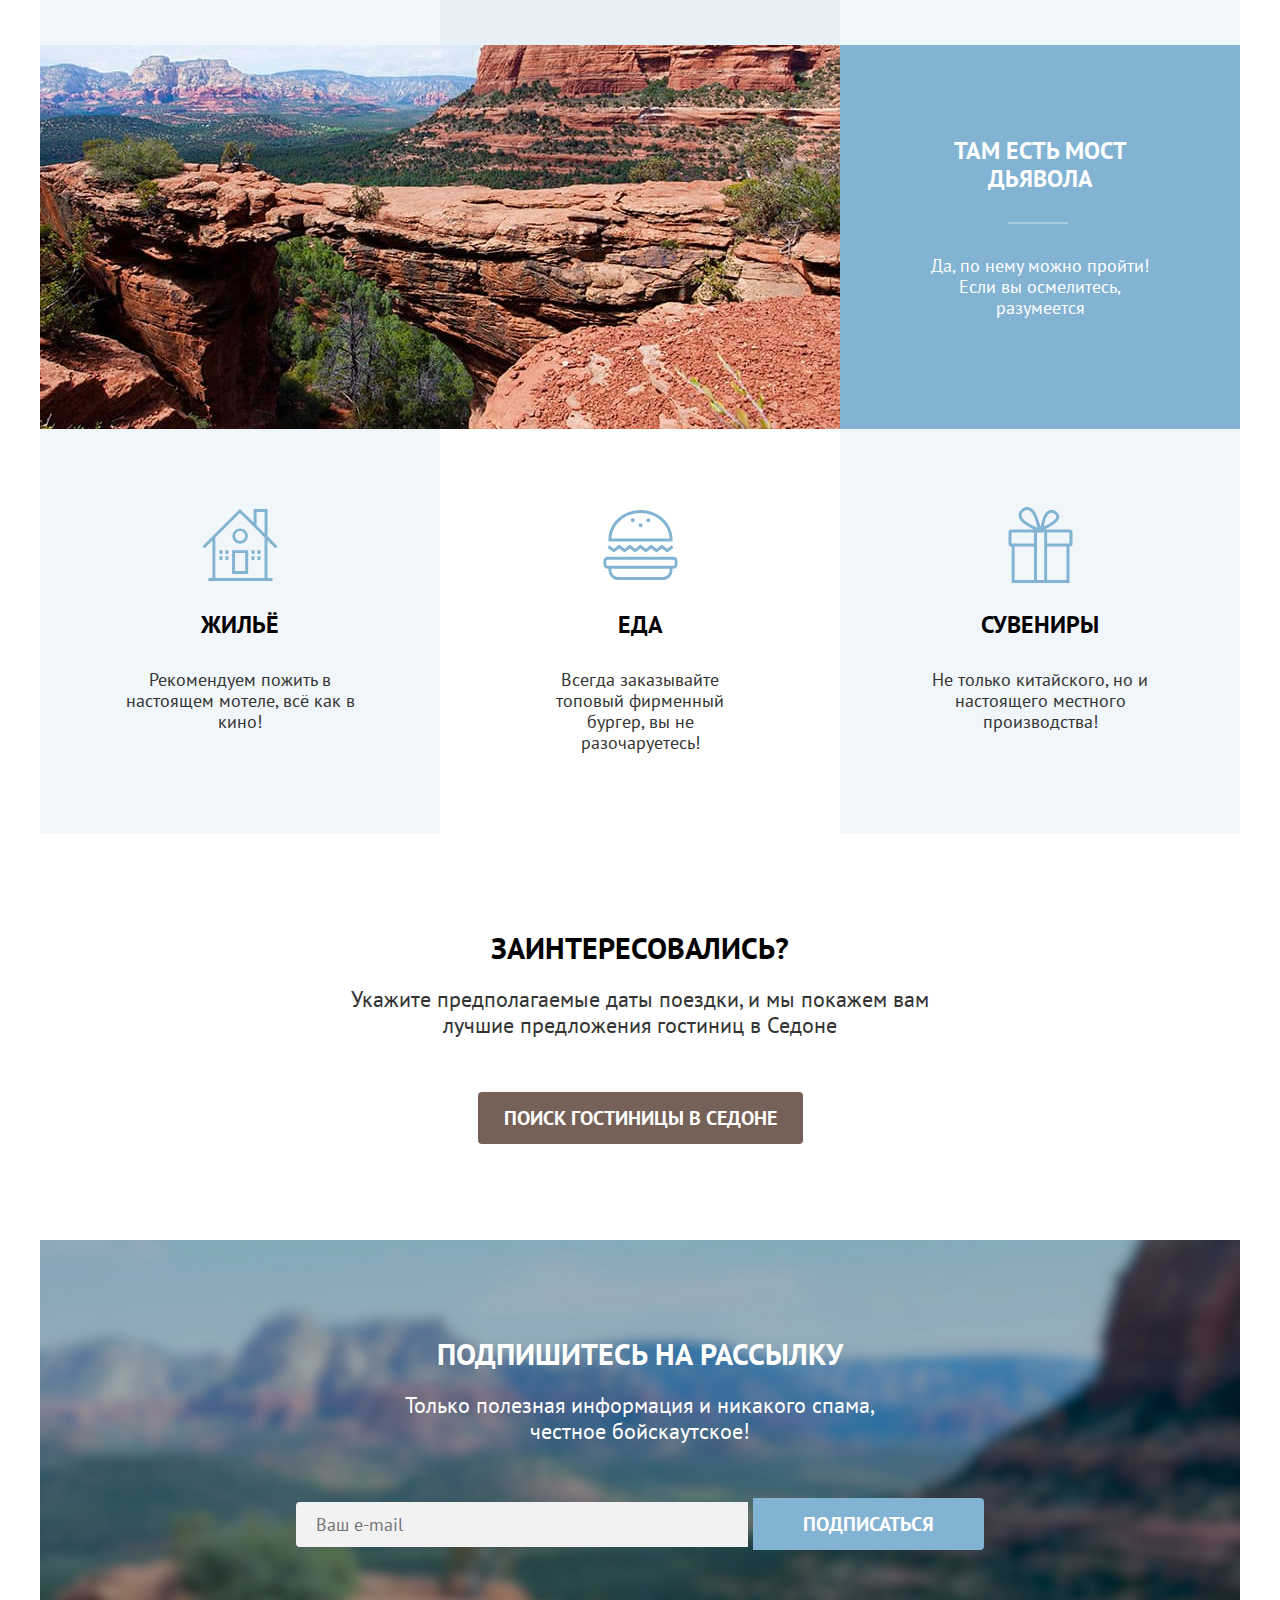
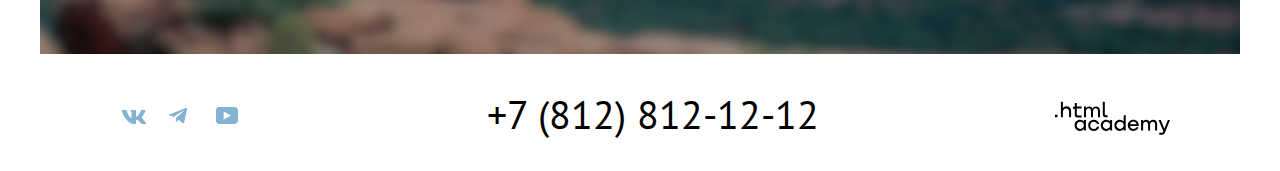
==== commit 2e917066: "Вёрстка всех компонентов" ====
--- a/index.html
+++ b/index.html
@@ -40,7 +40,7 @@
         <h1 class="visually-hidden">Город "Седона"</h1>
         <img class="welcome-sedona" src="images/welcome.svg" width="458" height="352" alt="Добро пожаловать в Седону">
         <section class="about">
-          <h2 class="about-title">Седона - небольшой городок в Аризоне,<br> заслуживающий большего!</h2>
+          <h2 class="about-title">Седона - небольшой городок в Аризоне, заслуживающий большего!</h2>
           <p class="about-description">Рассмотрим причины, по которым Седона круче, чем Гранд Каньон!</p>
         </section>
         <section class="advantages">
@@ -142,7 +142,7 @@
         <section class="copyright">
           <h2 class="visually-hidden"> Об авторе</h2>
           <a class="copyright-link" href="https://htmlacademy.ru">
-            <svg class="copyright-icon" aria-hidden="true" focusable="false" width="115" height="34" viewBox="0 0 115 34" fill="none" xmlns="http://www.w3.org/2000/svg"><path d="M0 13.72v2.6h2.5v-2.6H0ZM11.6 5.32c-1.6 0-2.8.7-3.6 1.7h-.1V.82h-2v15.5h2v-5.3c0-2.1 1.3-3.6 3.3-3.6 1.8 0 2.9 1.4 2.9 3.2v5.7h2v-6.1c.1-3-1.8-4.9-4.5-4.9ZM26.6 5.62h-4.8v-3.7h-2v3.8h-1.9v2h1.9v6c0 1.7 1 2.7 2.7 2.7h4.1v-2h-3.7c-.7 0-1.1-.4-1.1-1.1v-5.7h4.8v-2ZM41.1 5.42c-1.6 0-2.9.8-3.5 2.1h-.1c-.6-1.2-1.8-2.1-3.4-2.1-1.4 0-2.5.8-3.1 1.8h-.1v-1.6H29v10.6h2v-5.4c0-2 1-3.5 2.6-3.5 1.5 0 2.4 1 2.4 2.6v6.3h2v-5.6c0-2.4 1.4-3.3 2.6-3.3 1.5 0 2.4 1 2.4 2.6v6.3h2v-6.5c.1-2.5-1.4-4.3-3.9-4.3ZM47.8 13.52c0 1.7 1 2.7 2.8 2.7h2v-2h-1.7c-.7 0-1.1-.4-1.1-1.1V.82h-2v12.7ZM28.9 20.52c-.9-1.1-2.2-1.8-3.9-1.8-3.1 0-5.4 2.3-5.4 5.6s2.3 5.6 5.4 5.6c1.8 0 3-.8 3.8-1.9h.1v1.6h2v-10.6h-2v1.5Zm-3.6 7.4c-2.2 0-3.6-1.6-3.6-3.6s1.4-3.6 3.6-3.6 3.6 1.6 3.6 3.6c0 1.9-1.4 3.6-3.6 3.6ZM44.2 22.82c-.5-2.4-2.6-4.1-5.4-4.1a5.4 5.4 0 0 0-5.6 5.6c0 3.1 2.2 5.6 5.6 5.6 2.8 0 4.9-1.8 5.4-4.2h-2.1a3.4 3.4 0 0 1-3.3 2.3c-2.2 0-3.6-1.6-3.6-3.6s1.4-3.6 3.6-3.6c1.6 0 2.8 1 3.3 2.2h2.1v-.2ZM55.1 20.52c-.9-1.1-2.2-1.8-3.9-1.8-3.1 0-5.4 2.3-5.4 5.6s2.3 5.6 5.4 5.6c1.8 0 3-.8 3.8-1.9h.1v1.6h2v-10.6h-2v1.5Zm-3.6 7.4c-2.2 0-3.6-1.6-3.6-3.6s1.4-3.6 3.6-3.6 3.6 1.6 3.6 3.6c0 1.9-1.5 3.6-3.6 3.6ZM68.7 20.62c-.9-1.1-2.2-1.9-3.9-1.9-3.1 0-5.4 2.3-5.4 5.6s2.2 5.6 5.4 5.6c1.7 0 3-.8 3.8-1.8h.1v1.5h2v-15.4h-2v6.4Zm-3.6 7.3c-2.2 0-3.6-1.6-3.6-3.6s1.4-3.6 3.6-3.6 3.6 1.6 3.6 3.6c-.1 2-1.5 3.6-3.6 3.6ZM78.3 18.72c-3.3 0-5.5 2.5-5.5 5.6 0 3 2.1 5.6 5.5 5.6 2.5 0 4.5-1.3 5.2-3.6h-2.1c-.5 1-1.6 1.6-3 1.6-1.9 0-3.3-1.3-3.4-2.9h8.8c.2-3.6-2-6.3-5.5-6.3Zm0 1.9c1.7 0 3 1 3.3 2.6h-6.5c.3-1.5 1.5-2.6 3.2-2.6ZM98.2 18.72c-1.6 0-2.9.8-3.6 2h-.1c-.6-1.2-1.8-2-3.4-2-1.4 0-2.5.7-3.1 1.8v-1.5h-1.9v10.6h2v-5.4c0-2 1-3.4 2.6-3.5 1.5 0 2.4 1 2.4 2.6v6.3h2v-5.6c0-2.4 1.4-3.3 2.6-3.3 1.5 0 2.4 1 2.4 2.6v6.3h2v-6.5c.1-2.6-1.4-4.4-3.9-4.4ZM109.4 27.82l-3.6-8.9h-2.2l4.8 11.6c-.3.9-.7 1.2-1.7 1.2h-2.5v2h2.5c1.8 0 2.8-.8 3.5-2.6l4.7-12.2h-2.1l-3.4 8.9Z" fill="#000"/></svg>
+            <svg class="copyright-icon" aria-hidden="true" focusable="false" width="115" height="34" viewBox="0 0 115 34" fill="none" xmlns="http://www.w3.org/2000/svg"><path d="M0 13.72v2.6h2.5v-2.6H0ZM11.6 5.32c-1.6 0-2.8.7-3.6 1.7h-.1V.82h-2v15.5h2v-5.3c0-2.1 1.3-3.6 3.3-3.6 1.8 0 2.9 1.4 2.9 3.2v5.7h2v-6.1c.1-3-1.8-4.9-4.5-4.9ZM26.6 5.62h-4.8v-3.7h-2v3.8h-1.9v2h1.9v6c0 1.7 1 2.7 2.7 2.7h4.1v-2h-3.7c-.7 0-1.1-.4-1.1-1.1v-5.7h4.8v-2ZM41.1 5.42c-1.6 0-2.9.8-3.5 2.1h-.1c-.6-1.2-1.8-2.1-3.4-2.1-1.4 0-2.5.8-3.1 1.8h-.1v-1.6H29v10.6h2v-5.4c0-2 1-3.5 2.6-3.5 1.5 0 2.4 1 2.4 2.6v6.3h2v-5.6c0-2.4 1.4-3.3 2.6-3.3 1.5 0 2.4 1 2.4 2.6v6.3h2v-6.5c.1-2.5-1.4-4.3-3.9-4.3ZM47.8 13.52c0 1.7 1 2.7 2.8 2.7h2v-2h-1.7c-.7 0-1.1-.4-1.1-1.1V.82h-2v12.7ZM28.9 20.52c-.9-1.1-2.2-1.8-3.9-1.8-3.1 0-5.4 2.3-5.4 5.6s2.3 5.6 5.4 5.6c1.8 0 3-.8 3.8-1.9h.1v1.6h2v-10.6h-2v1.5Zm-3.6 7.4c-2.2 0-3.6-1.6-3.6-3.6s1.4-3.6 3.6-3.6 3.6 1.6 3.6 3.6c0 1.9-1.4 3.6-3.6 3.6ZM44.2 22.82c-.5-2.4-2.6-4.1-5.4-4.1a5.4 5.4 0 0 0-5.6 5.6c0 3.1 2.2 5.6 5.6 5.6 2.8 0 4.9-1.8 5.4-4.2h-2.1a3.4 3.4 0 0 1-3.3 2.3c-2.2 0-3.6-1.6-3.6-3.6s1.4-3.6 3.6-3.6c1.6 0 2.8 1 3.3 2.2h2.1v-.2ZM55.1 20.52c-.9-1.1-2.2-1.8-3.9-1.8-3.1 0-5.4 2.3-5.4 5.6s2.3 5.6 5.4 5.6c1.8 0 3-.8 3.8-1.9h.1v1.6h2v-10.6h-2v1.5Zm-3.6 7.4c-2.2 0-3.6-1.6-3.6-3.6s1.4-3.6 3.6-3.6 3.6 1.6 3.6 3.6c0 1.9-1.5 3.6-3.6 3.6ZM68.7 20.62c-.9-1.1-2.2-1.9-3.9-1.9-3.1 0-5.4 2.3-5.4 5.6s2.2 5.6 5.4 5.6c1.7 0 3-.8 3.8-1.8h.1v1.5h2v-15.4h-2v6.4Zm-3.6 7.3c-2.2 0-3.6-1.6-3.6-3.6s1.4-3.6 3.6-3.6 3.6 1.6 3.6 3.6c-.1 2-1.5 3.6-3.6 3.6ZM78.3 18.72c-3.3 0-5.5 2.5-5.5 5.6 0 3 2.1 5.6 5.5 5.6 2.5 0 4.5-1.3 5.2-3.6h-2.1c-.5 1-1.6 1.6-3 1.6-1.9 0-3.3-1.3-3.4-2.9h8.8c.2-3.6-2-6.3-5.5-6.3Zm0 1.9c1.7 0 3 1 3.3 2.6h-6.5c.3-1.5 1.5-2.6 3.2-2.6ZM98.2 18.72c-1.6 0-2.9.8-3.6 2h-.1c-.6-1.2-1.8-2-3.4-2-1.4 0-2.5.7-3.1 1.8v-1.5h-1.9v10.6h2v-5.4c0-2 1-3.4 2.6-3.5 1.5 0 2.4 1 2.4 2.6v6.3h2v-5.6c0-2.4 1.4-3.3 2.6-3.3 1.5 0 2.4 1 2.4 2.6v6.3h2v-6.5c.1-2.6-1.4-4.4-3.9-4.4ZM109.4 27.82l-3.6-8.9h-2.2l4.8 11.6c-.3.9-.7 1.2-1.7 1.2h-2.5v2h2.5c1.8 0 2.8-.8 3.5-2.6l4.7-12.2h-2.1l-3.4 8.9Z"/></svg>
           </a>
         </section>
       </div>
--- a/styles/styles.css
+++ b/styles/styles.css
@@ -55,6 +55,11 @@
   text-decoration: none;
   text-transform: uppercase;
 }
+.button-reset{
+  background-color: transparent;
+  padding: 8px 57.5px;
+}
+
 .button-details{
   padding: 8px 20px;
   font-size: 16px;
@@ -66,6 +71,10 @@
   padding: 8px 20px;
   font-size: 16px;
   line-height: 20px;
+}
+.filter-button-accept{
+  padding: 8px 50px;
+  margin-bottom: 32px;
 }
 .button-current{
   background-color:#7DB54F;
@@ -226,8 +235,7 @@
 }
 .welcome-sedona{
   display: block;
-  margin: 0 auto;
-  margin-bottom: 25px;
+  margin: 0 auto 82px;
 }
 .divider{
   display: block;
@@ -246,10 +254,10 @@
   font-size: 30px;
   line-height: 36px;
   font-weight: 700;
-  text-transform: uppercase;
-  padding: 0;
-  margin: 0;
-  margin-bottom: 25px;
+  max-width: 620px;
+  text-transform: uppercase;
+  padding: 0;
+  margin: 0 auto 25px;
 }
 .about-description{
   font-size: 22px;
@@ -257,7 +265,8 @@
   font-weight: 400;
   color: #333333;
   padding: 0;
-  margin: 0;
+  margin: 0 auto;
+  max-width: 651px;
 }
 /* Advantages List */
 .advantages-list{
@@ -274,32 +283,41 @@
   background-color: rgba(131, 179, 211, 0.12);
 }
 .advantages-item-content{
-  display: flex;
-  flex-direction: column;
-  padding-top: 103px;
-  padding-bottom: 121px;
+  padding: 103px 0 121px;
+  margin: auto;
+}
+.advantages-item:first-child .advantages-item-content{
+  padding: 92px 0 111px;
+}
+.advantages-item:last-child .advantages-item-content{
+  padding: 92px 0 111px;
 }
 .advantages-title{
-  margin: 0;
-  padding: 0;
-  margin-top: 0;
-  margin-bottom: 62px;
+  position: relative;
+  margin: 0 auto 62px;
+  padding: 0;
+  max-width: 175px;
   font-size: 24px;
   line-height: 28px;
   font-weight: 700;
   text-transform: uppercase;
 }
+.advantages-item:first-child .advantages-title::after,
+.advantages-item:last-child .advantages-title::after{
+  background-color: rgba(255, 255, 255, 0.3);
+}
 .advantages-title::after{
   display: block;
-  position: relative;
-  top: 30px;
-  left: 85px;
+  position: absolute;
+  top: 85px;
+  left: 55px;
   width: 60px;
   height: 2px;
   content:"";
   background-color: rgba(0, 0, 0, 0.3);
 }
 .advantages-description{
+  max-width: 230px;
   margin: 0;
   padding: 0;
   font-size: 18px;
@@ -351,9 +369,8 @@
   background-position: right 50% top 78px;
 }
 .recommendations-title{
-  margin: 0;
-  margin-top: 182px;
-  margin-bottom: 30px;
+  margin: 182px auto 30px;
+  max-width: 230px;
   font-size: 24px;
   line-height: 28px;
   font-weight: 700;
@@ -361,11 +378,11 @@
 }
 .recommendations-description{
   font-size: 18px;
+  max-width: 230px;
   line-height: 21px;
   font-weight: 400;
   color: #333333;
-  margin: 0;
-  margin-bottom: 81px;
+  margin: 0 auto 81px;
 }
 
 /* Search */
@@ -378,17 +395,17 @@
   font-size: 30px;
   line-height: 36px;
   font-weight: 700;
-  text-transform: uppercase;
-  margin:0;
-  margin-bottom: 20px;
+  max-width: 592px;
+  text-transform: uppercase;
+  margin:0 auto 20px;
 }
 .search-description{
   font-size: 22px;
   line-height: 26px;
   font-weight: 400;
+  max-width: 592px;
   color: #333333;
-  margin: 0;
-  margin-bottom: 54px;
+  margin: 0 auto 54px;
 }
 /* Newsletter */
 .newsletter{
@@ -402,21 +419,40 @@
   padding-bottom: 104px;
 }
 .newsletter-title{
-  margin:0;
-  margin-bottom: 20px;
+  margin:0 auto 20px;
   font-size: 30px;
   line-height: 36px;
   font-weight: 700;
+  max-width: 475px;
   text-transform: uppercase;
 }
 .newsletter-description{
-  margin: 0;
-  margin-bottom: 54px;
+  margin: 0 auto 54px;
+  max-width: 475px;
   font-size: 22px;
   line-height: 26px;
   font-weight: 400;
 }
-/* Footer*/
+/* Field */
+.field, .inner-field{
+  margin: 0;
+  padding: 12px 20px;
+  box-sizing: border-box;
+  font:inherit;
+  background: #F2F2F2;
+  border: none;
+  border-radius: 4px 0 0 4px;
+  width: 452px;
+}
+.field:focus,
+.inner-field:focus{
+  border: 3px solid #83B3D3;
+}
+.field:active,
+.inner-field:active{
+  border: 2px solid #000000;
+}
+/* Footer */
 .page-footer{
   color: #000000;
   background-color: #ffffff;
@@ -517,6 +553,7 @@
   background-image: url("../images/background-filter.jpg");
   background-size: 100% auto;
   background-repeat: no-repeat;
+  margin-bottom: 50px;
 }
 .filter-container-content{
   margin: 0 70px;
@@ -546,23 +583,114 @@
   margin-right: 28px;
 }
 .catalog-products{
-  margin-bottom: 50px;
+  padding-bottom: 50px;
 }
 .catalog-filter{
   display: flex;
 }
-.catalog-filter-list{
-  list-style-type: none;
+.catalog-filter-group{
+  display: flex;
+  flex-direction: column;
+  align-items: flex-start;
+  padding: 0;
+  margin: 0;
+  margin-right: 70px;
+  border: none;
+}
+fieldset + fieldset + .catalog-filter-group {
+  margin:0 0 0 auto;
 }
 .catalog-filter-title{
   font-size: 20px;
   line-height: 24px;
   font-weight: 700;
   text-transform: capitalize;
-}
-.control-label{
-  line-height: 23px;
-  font-weight: 400;
+  padding: 0;
+  margin-bottom: 32px;
+}
+.catalog-filter-list{
+  margin: 0;
+  padding: 0;
+  list-style-type: none;
+}
+.catalog-filter-item{
+  margin-bottom: 16px;
+}
+.catalog-filter-item:last-child{
+  margin: 0;
+}
+/* Range */
+.range-wrapper-inputs{
+  display: flex;
+  justify-content: center;
+  position: relative;
+}
+.catalog-filter-label {
+  display: flex;
+  position: relative;
+  margin-right: 5px;
+
+}
+.label-wrapper{
+  position: absolute;
+  top:12px;
+  left: 103px;
+  font: inherit;
+  color: #000000;
+  opacity: 30%;
+}
+.range-input{
+  width: 143px;
+  margin: 0;
+  margin-bottom: 36px;
+  padding: 12px 20px;
+  box-sizing: border-box;
+  font: inherit;
+  font-weight: 700;
+  background: #F2F2F2;
+  border: none;
+  text-align: center;
+  appearance: textfield;
+}
+.input-min{
+  border-radius: 4px 0 0 4px;
+  margin-right: 2px;
+}
+.input-max{
+  border-radius: 0 4px 4px 0;
+}
+.range-scale{
+  position: relative;
+  height: 4px;
+  background-color: rgba(255, 255, 255, 0.3);
+  border-radius: 2px;
+}
+.range-bar{
+  position: absolute;
+  height: 4px;
+  background-color: #ffffff;
+}
+.range-toggle{
+  position: absolute;
+  width: 20px;
+  height: 20px;
+  background-color: #ffffff;
+  border:none;
+  border-radius: 5px;
+  cursor: pointer;
+}
+.range-toggle:focus{
+  border: 3px solid #83B3D3;
+}
+.range-toggle:active{
+  border: 2px solid #83B3D3;
+}
+.toggle-min {
+  top: -8px;
+}
+.toggle-max {
+  top: -8px;
+  right: -10px;
 }
 .filter-results{
   display: flex;
@@ -580,14 +708,38 @@
   margin-right: 200px;
 }
 .select-control{
+  font: inherit;
+  border: 2px solid #E5E5E5;
+  border-radius: 4px;
   margin-right: auto;
+}
+.select-control:hover,
+.select-control:focus{
+  border-color:#68A2CA;
+}
+.select-control:active{
+  border-color:#3F5E72;
 }
 .card-grid-toggle{
   width: 48px;
   height: 48px;
 }
+.card-grid-toggle-icon:hover,
+.card-grid-toggle-icon:active{
+  border-color: #000000;
+}
+.card-grid-toggle-icon:focus{
+  border-color: #68A2CA;
+}
 .card-grid-toggle:not(:last-child){
   margin-right: 8px;
+}
+.catalog-filter-buttons{
+  display: flex;
+  flex-direction: column;
+  justify-content: end;
+  padding: 0;
+  margin: 0 0 0 auto;
 }
 /* Product card */
 .product-card-list{
@@ -644,10 +796,24 @@
 }
 .product-card-stars{
   background-image: url("../images/rating.svg");
+  background-size: 18px 17px;
+
   background-repeat: space no-repeat;
   background-position: left;
+}
+.amara-stars{
+  width: 87px;
+}
+.villas-stars{
+  width: 87px;
+}
+.desert-stars{
+  width: 65px;
+}
+.greentree-stars{
+  width: 44px;
+}
 
-}
 .product-card-rating{
   padding: 9px 22px 8px 23px;
   font-size: 16px;
